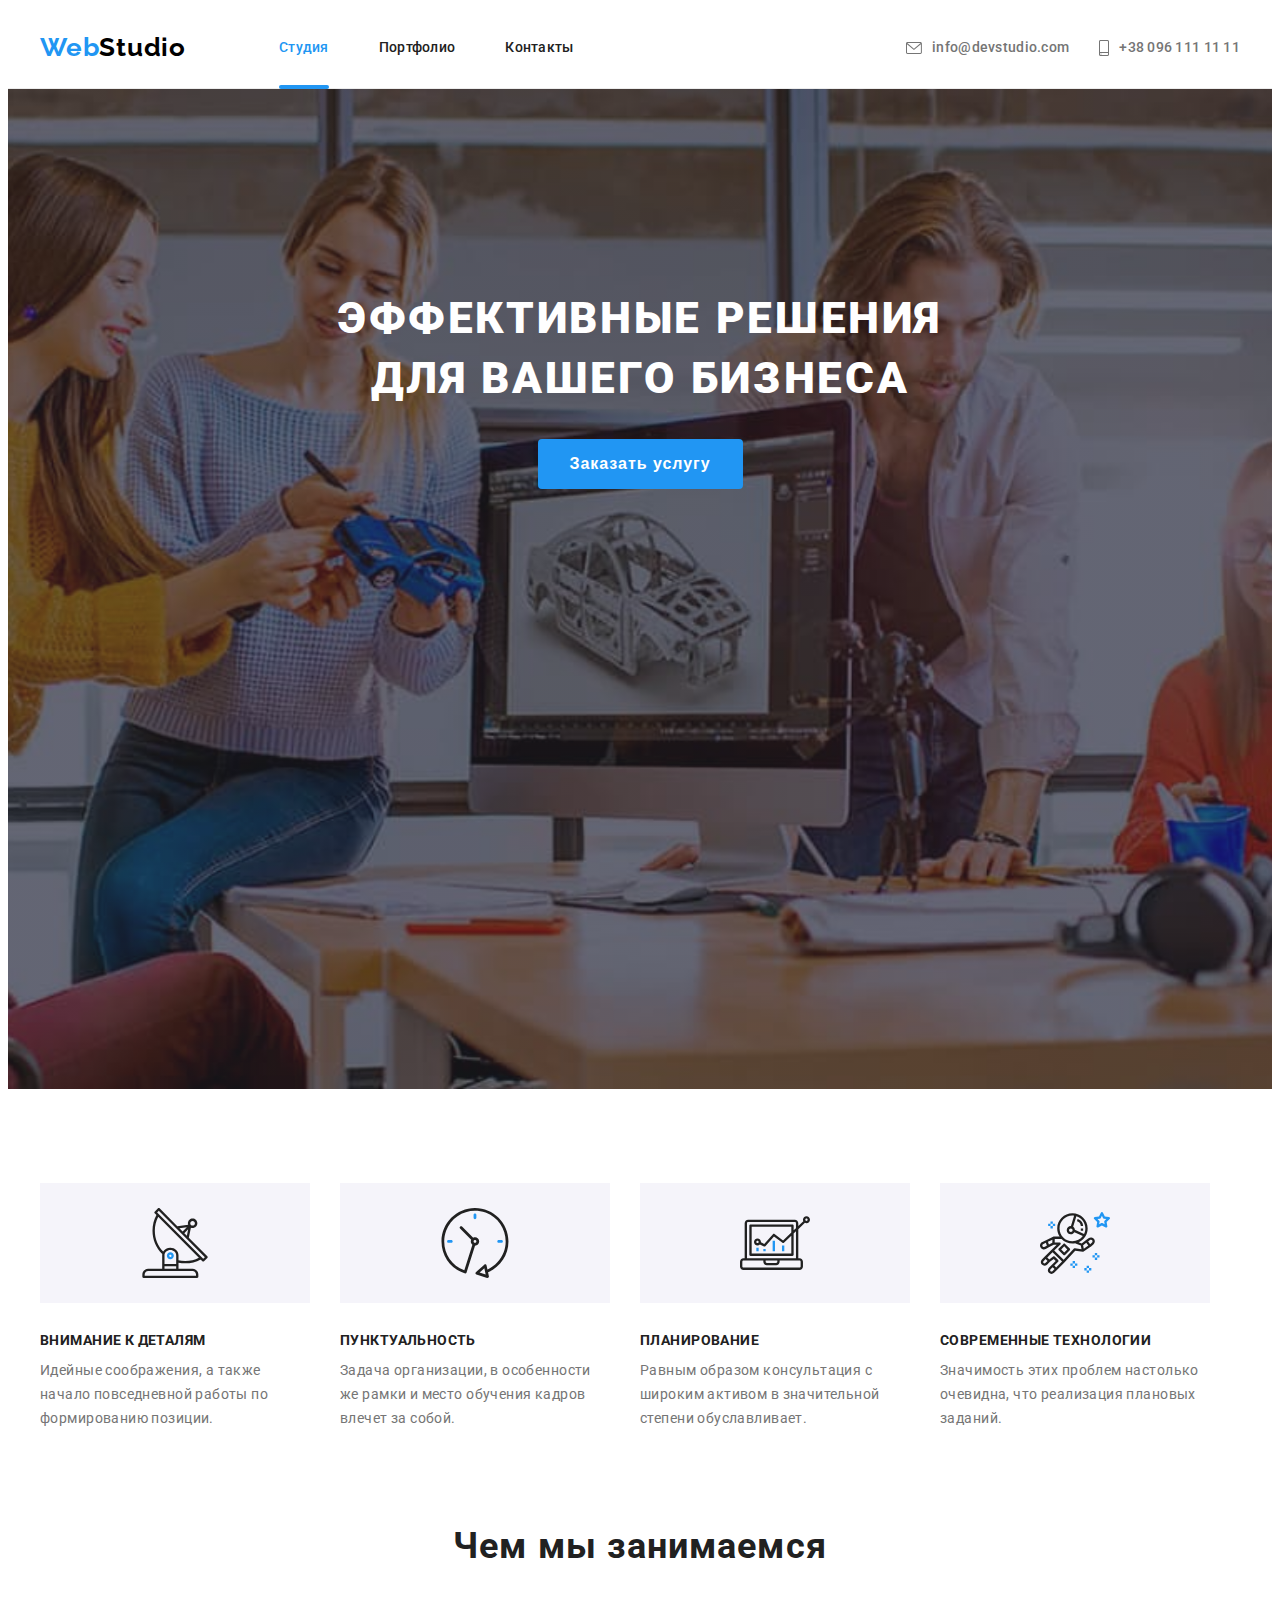
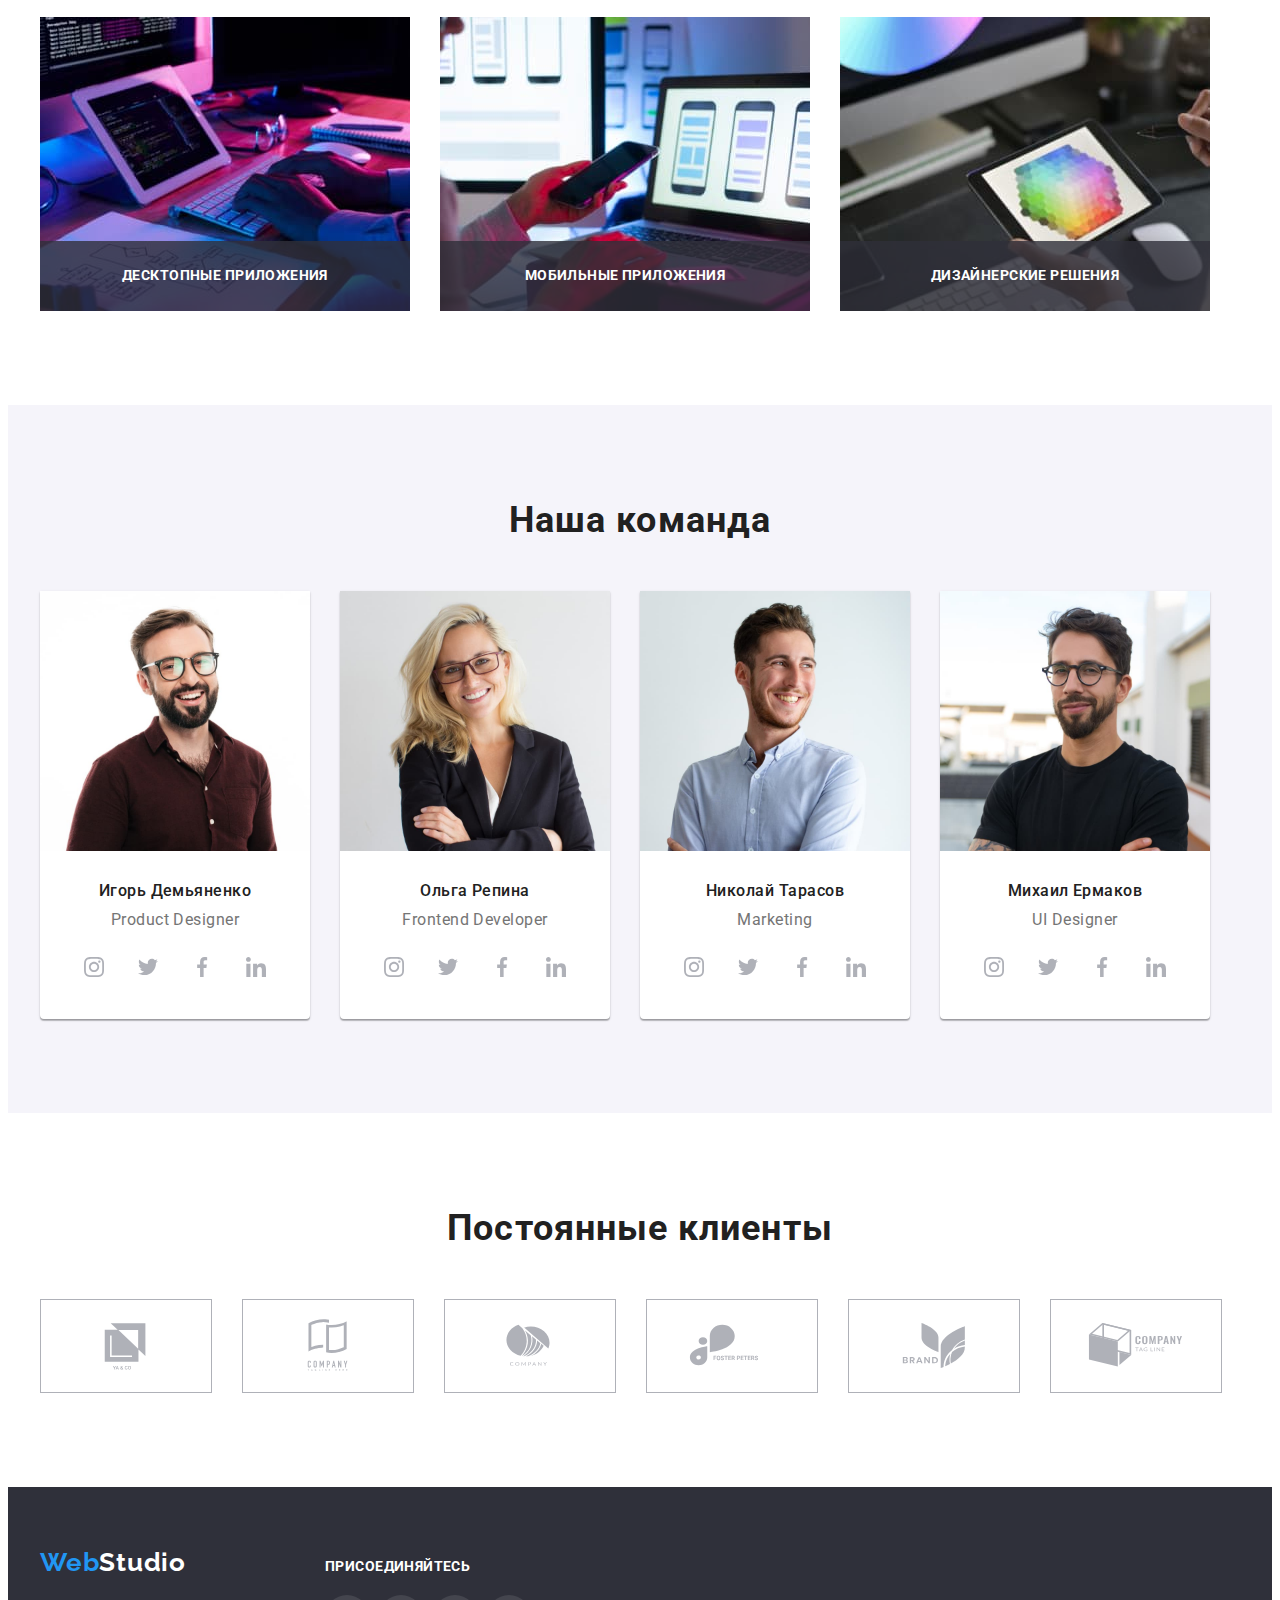
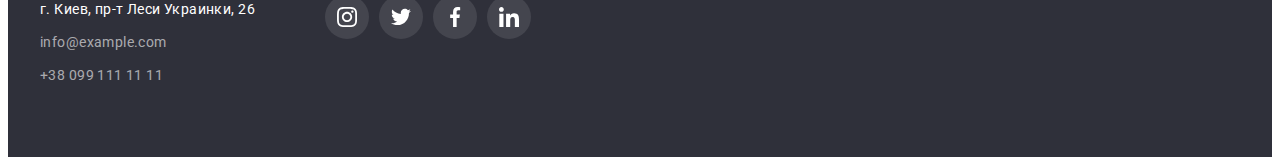
==== index.html @ d561a94e "added hm-05" ====
<!DOCTYPE html>
<html lang="ru">
  <head>
    <meta charset="UTF-8" />
    <meta http-equiv="X-UA-Compatible" content="IE=edge" />
    <meta name="viewport" content="width=device-width, initial-scale=1.0" />
    <title>WebStudio</title>
    <link
      rel="stylesheet"
      href="https://cdnjs.cloudflare.com/ajax/libs/modern-normalize/1.1.0/modern-normalize.min.css"
      integrity="sha512-wpPYUAdjBVSE4KJnH1VR1HeZfpl1ub8YT/NKx4PuQ5NmX2tKuGu6U/JRp5y+Y8XG2tV+wKQpNHVUX03MfMFn9Q=="
      crossorigin="anonymous"
      referrerpolicy="no-referrer"
    />
    <link rel="preconnect" href="https://fonts.gstatic.com" crossorigin />
    <link rel="stylesheet" href="https://fonts.googleapis.com/css2?family=Raleway:wght@700&family=Roboto:wght@400;500;700;900&display=swap" />
    <link rel="stylesheet" href="./css/styles.css" />
  </head>

  <body>
    <header class="line">
      <div class="container header-content">
        <nav class="page-nav">
          <a href="./index.html" class="logo link">Web<span class="logo-header">Studio</span></a>

          <ul class="main-nav list">
            <li class="item"><a class="navigation current link" href="./index.html">Студия</a></li>
            <li class="item"><a class="navigation link" href="./portfolio.html">Портфолио</a></li>
            <li class="item"><a class="navigation link" href="">Контакты</a></li>
          </ul>
        </nav>

        <ul class="main-contacts list">
          <li class="main-contacts-item">
            <a class="header-contacts link" href="mailto:info@devstudio.com">
              <svg class="mail-icon" width="16" height="12">
                <use href="./images/icons.svg#envelope"></use>
              </svg>
              info@devstudio.com
            </a>
          </li>

          <li class="main-contacts-item">
            <a class="header-contacts link" href="tel:+380961111111">
              <svg class="mail-icon" width="10" height="16">
                <use href="./images/icons.svg#smartphone"></use>
              </svg>
              +38 096 111 11 11
            </a>
          </li>
        </ul>
      </div>
    </header>

    <main>
      <!--Hero section-->
      <section class="hero">
        <div class="container">
          <h1 class="hero-title">Эффективные решения <br />для вашего бизнеса</h1>
          <button class="hero-button-open" type="button" data-modal-open>Заказать услугу</button>
        </div>
      </section>

      <!--Features section-->
      <section class="section">
        <div class="container">
          <h2 class="visually-hidden">Наши особенности</h2>

          <ul class="flexible list">
            <li class="features-list">
              <div class="features-box">
                <svg width="70" height="70">
                  <use href="./images/icons.svg#antenna"></use>
                </svg>
              </div>
              <h3 class="features-title">Внимание к деталям</h3>
              <p class="features-text">Идейные соображения, а также начало повседневной работы по формированию позиции.</p>
            </li>

            <li class="features-list">
              <div class="features-box">
                <svg width="70" height="70">
                  <use href="./images/icons.svg#clock"></use>
                </svg>
              </div>
              <h3 class="features-title">Пунктуальность</h3>
              <p class="features-text">Задача организации, в особенности же рамки и место обучения кадров влечет за собой.</p>
            </li>

            <li class="features-list">
              <div class="features-box">
                <svg width="70" height="70">
                  <use href="./images/icons.svg#diagram"></use>
                </svg>
              </div>
              <h3 class="features-title">Планирование</h3>
              <p class="features-text">Равным образом консультация с широким активом в значительной степени обуславливает.</p>
            </li>

            <li class="features-list">
              <div class="features-box">
                <svg width="70" height="70">
                  <use href="./images/icons.svg#astronaut"></use>
                </svg>
              </div>
              <h3 class="features-title">Современные технологии</h3>
              <p class="features-text">Значимость этих проблем настолько очевидна, что реализация плановых заданий.</p>
            </li>
          </ul>
        </div>
      </section>

      <!--Works section-->
      <section class="section nopadding">
        <div class="container">
          <h2 class="secondary-title">Чем мы занимаемся</h2>
          <ul class="flexible list">
            <li class="work-item">
              <div class="desktop-box">
                <img src="./images/desktop-applications.jpg" alt="Десктопные приложения" width="370" />
                <p class="desktop-box-text">Десктопные приложения</p>
              </div>
            </li>

            <li class="work-item">
              <div class="desktop-box">
                <img src="./images/mobile-applications.jpg" alt="Мобильные приложения" width="370" />
                <p class="desktop-box-text">Мобильные приложения</p>
              </div>
            </li>

            <li class="work-item">
              <div class="desktop-box">
                <img src="./images/design-solutions.jpg" alt="Дизайнерские решения" width="370" />
                <p class="desktop-box-text">Дизайнерские решения</p>
              </div>
            </li>
          </ul>
        </div>
      </section>

      <!--Team section-->
      <section class="section team">
        <div class="container">
          <h2 class="secondary-title">Наша команда</h2>
          <ul class="flexible list">
            <li class="team-card">
              <img src="./images/team-card-igor.jpg" alt="Игорь" width="270" />
              <div class="card-description">
                <h3 class="team-card-title">Игорь Демьяненко</h3>
                <p class="team-card-text">Product Designer</p>

                <ul class="flexible list">
                  <li class="socials-list">
                    <a class="socials-link link" href="">
                      <svg width="20" height="20">
                        <use href="./images/icons.svg#instagram"></use>
                      </svg>
                    </a>
                  </li>

                  <li class="socials-list">
                    <a class="socials-link link" href="">
                      <svg width="20" height="20">
                        <use href="./images/icons.svg#twitter"></use>
                      </svg>
                    </a>
                  </li>

                  <li class="socials-list">
                    <a class="socials-link link" href="">
                      <svg width="20" height="20">
                        <use href="./images/icons.svg#facebook"></use>
                      </svg>
                    </a>
                  </li>

                  <li class="socials-list">
                    <a class="socials-link link" href="">
                      <svg width="20" height="20">
                        <use href="./images/icons.svg#linkedin"></use>
                      </svg>
                    </a>
                  </li>
                </ul>
              </div>
            </li>

            <li class="team-card">
              <img src="./images/team-card-olga.jpg" alt="Ольга" width="270" />
              <div class="card-description">
                <h3 class="team-card-title">Ольга Репина</h3>
                <p class="team-card-text">Frontend Developer</p>
                <ul class="flexible list">
                  <li class="socials-list">
                    <a class="socials-link link" href="">
                      <svg width="20" height="20">
                        <use href="./images/icons.svg#instagram"></use>
                      </svg>
                    </a>
                  </li>

                  <li class="socials-list">
                    <a class="socials-link link" href="">
                      <svg width="20" height="20">
                        <use href="./images/icons.svg#twitter"></use>
                      </svg>
                    </a>
                  </li>

                  <li class="socials-list">
                    <a class="socials-link link" href="">
                      <svg width="20" height="20">
                        <use href="./images/icons.svg#facebook"></use>
                      </svg>
                    </a>
                  </li>

                  <li class="socials-list">
                    <a class="socials-link link" href="">
                      <svg width="20" height="20">
                        <use href="./images/icons.svg#linkedin"></use>
                      </svg>
                    </a>
                  </li>
                </ul>
              </div>
            </li>

            <li class="team-card">
              <img src="./images/team-card-nikolay.jpg" alt="Николай" width="270" />
              <div class="card-description">
                <h3 class="team-card-title">Николай Тарасов</h3>
                <p class="team-card-text">Marketing</p>
                <ul class="flexible list">
                  <li class="socials-list">
                    <a class="socials-link link" href="">
                      <svg width="20" height="20">
                        <use href="./images/icons.svg#instagram"></use>
                      </svg>
                    </a>
                  </li>

                  <li class="socials-list">
                    <a class="socials-link link" href="">
                      <svg width="20" height="20">
                        <use href="./images/icons.svg#twitter"></use>
                      </svg>
                    </a>
                  </li>

                  <li class="socials-list">
                    <a class="socials-link link" href="">
                      <svg width="20" height="20">
                        <use href="./images/icons.svg#facebook"></use>
                      </svg>
                    </a>
                  </li>

                  <li class="socials-list">
                    <a class="socials-link link" href="">
                      <svg width="20" height="20">
                        <use href="./images/icons.svg#linkedin"></use>
                      </svg>
                    </a>
                  </li>
                </ul>
              </div>
            </li>

            <li class="team-card">
              <img src="./images/team-card-michael.jpg" alt="Михаил" width="270" />
              <div class="card-description">
                <h3 class="team-card-title">Михаил Ермаков</h3>
                <p class="team-card-text">UI Designer</p>
                <ul class="flexible list">
                  <li class="socials-list">
                    <a class="socials-link link" href="">
                      <svg width="20" height="20">
                        <use href="./images/icons.svg#instagram"></use>
                      </svg>
                    </a>
                  </li>

                  <li class="socials-list">
                    <a class="socials-link link" href="">
                      <svg width="20" height="20">
                        <use href="./images/icons.svg#twitter"></use>
                      </svg>
                    </a>
                  </li>

                  <li class="socials-list">
                    <a class="socials-link link" href="">
                      <svg width="20" height="20">
                        <use href="./images/icons.svg#facebook"></use>
                      </svg>
                    </a>
                  </li>

                  <li class="socials-list">
                    <a class="socials-link link" href="">
                      <svg width="20" height="20">
                        <use href="./images/icons.svg#linkedin"></use>
                      </svg>
                    </a>
                  </li>
                </ul>
              </div>
            </li>
          </ul>
        </div>
      </section>

      <!-- Clients section -->
      <section class="section">
        <div class="container">
          <h2 class="secondary-title">Постоянные клиенты</h2>

          <ul class="flexible list">
            <li class="clients-list-item">
              <a class="clients-link link" href="">
                <svg width="106" height="60">
                  <use href="./images/icons.svg#company-1"></use>
                </svg>
              </a>
            </li>

            <li class="clients-list-item">
              <a class="clients-link link" href="">
                <svg width="106" height="60">
                  <use href="./images/icons.svg#company-2"></use>
                </svg>
              </a>
            </li>

            <li class="clients-list-item">
              <a class="clients-link link" href="">
                <svg width="106" height="60">
                  <use href="./images/icons.svg#company-3"></use>
                </svg>
              </a>
            </li>

            <li class="clients-list-item">
              <a class="clients-link link" href="">
                <svg width="106" height="60">
                  <use href="./images/icons.svg#company-4"></use>
                </svg>
              </a>
            </li>

            <li class="clients-list-item">
              <a class="clients-link link" href="">
                <svg width="106" height="60">
                  <use href="./images/icons.svg#company-5"></use>
                </svg>
              </a>
            </li>

            <li class="clients-list-item">
              <a class="clients-link link" href="">
                <svg width="106" height="60">
                  <use href="./images/icons.svg#company-6"></use>
                </svg>
              </a>
            </li>
          </ul>
        </div>
      </section>
    </main>

    <!-- Footer section -->
    <footer class="page-footer flexible">
      <div class="footter-box container">
        <div class="footer-contacts-box">
          <a href="./index.html" class="logo link">Web<span class="logo-footer">Studio</span></a>

          <address class="contacts">
            <p class="contacts-text">г. Киев, пр-т Леси Украинки, 26</p>

            <ul class="list">
              <li class="footer-list-item">
                <a href="mailto:info@example.com" class="footer-contacts link">info@example.com</a>
              </li>

              <li class="footer-list-item">
                <a href="tel:+380991111111" class="footer-contacts link">+38 099 111 11 11</a>
              </li>
            </ul>
          </address>
        </div>

        <div>
          <p class="join">присоединяйтесь</p>

          <ul class="flexible list">
            <li class="socials-list">
              <a class="footer-socials-link link" href="">
                <svg width="20" height="20">
                  <use href="./images/icons.svg#instagram"></use>
                </svg>
              </a>
            </li>

            <li class="socials-list">
              <a class="footer-socials-link link" href="">
                <svg width="20" height="20">
                  <use href="./images/icons.svg#twitter"></use>
                </svg>
              </a>
            </li>

            <li class="socials-list">
              <a class="footer-socials-link link" href="">
                <svg width="20" height="20">
                  <use href="./images/icons.svg#facebook"></use>
                </svg>
              </a>
            </li>

            <li class="socials-list">
              <a class="footer-socials-link link" href="">
                <svg width="20" height="20">
                  <use href="./images/icons.svg#linkedin"></use>
                </svg>
              </a>
            </li>
          </ul>
        </div>
      </div>
    </footer>
    <!-- Модальное окно -->
    <div class="backdrop is-hidden" data-modal>
      <div class="modal">
        <button class="hero-button-close" type="button" data-modal-close>
          <svg width="18" height="18">
            <use href="./images/icons.svg#close-button"></use>
          </svg>
        </button>
      </div>
    </div>
    <!-- Скрипнт модалки -->
    <script src="./js/modal.js"></script>
  </body>
</html>
---- css/styles.css ----
:root {
  --primary-color: #fff;
  --secondary-color: #f5f4fa;
  --primary-text-color: #757575;
  --secondary-text-color: #212121;
  --hero-bg: #c4c4c4;
  --accent: #2196f3;
  --button-bgc: #188ce8;
  --logo-color: #000;
  --footer-color: #2f303a;
  --footer-contacts: rgba(255, 255, 255, 0.6);
  --header-line: #ececec;
  --border-line: #eee;
  --link-color: #afb1b8;
  --product-color: rgba(33, 150, 243, 0.9);
  --timing-function: cubic-bezier(0.4, 0, 0.2, 1);
}

body {
  background-color: var(--primary-color);
  color: var(--primary-text-color);
  font-family: 'Roboto', sans-serif;
  font-weight: 400;
  font-size: 14px;
}

/* Утиліти*/

/* Забирає крапки і відступи зі списків */
.list {
  list-style: none;

  padding: 0;
  margin: 0;
}

/* Забирає нижнє підкреслювання у посилань */
.link {
  text-decoration: none;
}

h1,
h2,
h3,
h4,
h5,
h6,
p,
ul {
  margin: 0;
}

img {
  display: block;
  max-width: 100%;
  height: auto;
}

.flexible {
  display: flex;
}

/* Візуально ховає заголовки */
.visually-hidden {
  position: absolute;
  width: 1px;
  height: 1px;
  margin: -1px;
  border: 0;
  padding: 0;

  white-space: nowrap;
  clip-path: inset(100%);
  clip: rect(0 0 0 0);
  overflow: hidden;
}

/* Загальний клас для центрування тексту */
.container {
  margin-right: auto;
  margin-left: auto;
  padding-right: 15px;
  padding-left: 15px;
  width: 1200px;
}

.section {
  padding-top: 94px;
  padding-bottom: 94px;
}

/* Header */
.line {
  border-bottom: 1px solid var(--header-line);
}

.page-nav {
  display: flex;
  align-items: center;
}

.main-nav,
.main-contacts {
  font-weight: 500;
  font-size: inherit;
  line-height: 1.14;
  letter-spacing: 0.02em;

  display: flex;
}

.main-nav {
  margin-left: 93px;
}

.main-contacts {
  margin-left: auto;
}

.main-nav .item:not(:last-child) {
  margin-right: 50px;
}

.main-nav .link {
  display: block;
  padding-top: 32px;
  padding-bottom: 32px;
}

.mail-icon {
  fill: currentColor;
  margin-right: 10px;
}

.header-content {
  display: flex;
  align-items: center;
}

.navigation,
.current {
  position: relative;

  transition: color 250ms var(--timing-function);
}

.navigation {
  color: var(--secondary-text-color);
}

.navigation:hover,
.navigation:focus {
  color: var(--accent);
}

.current {
  color: var(--accent);
}

.navigation::after,
.current::after {
  content: '';

  position: absolute;
  left: 0;
  bottom: -1px;

  display: block;
  width: 100%;
  height: 4px;

  border-radius: 2px;

  background-color: var(--accent);

  transform: scaleX(0);
  transition: transform 250ms var(--timing-function);
}

.current::after {
  transform: scaleX(1);
}

.navigation:hover::after,
.navigation:focus::after {
  transform: scaleX(1);
}

.header-contacts {
  padding-top: 32px;
  padding-bottom: 32px;
  color: inherit;
  display: inline-flex;
  align-items: center;
  transition: color 250ms var(--timing-function);
}

.header-contacts:hover,
.header-contacts:focus {
  color: var(--accent);
}

.main-contacts-item:not(:last-child) {
  margin-right: 30px;
}

.logo {
  color: var(--accent);
  font-family: 'Raleway', sans-serif;
  font-weight: 700;
  font-size: 26px;
  line-height: 1.19;
  letter-spacing: 0.03em;
  display: block;
}

.page-nav .logo {
  padding-top: 24px;
  padding-bottom: 25px;
}

.logo-header {
  color: var(--logo-color);
}

.logo-footer {
  color: var(--primary-color);
}

/*Hero section*/
.hero {
  background-color: var(--hero-bg);
  text-align: center;
  padding-top: 200px;
  padding-bottom: 200px;
  margin-left: auto;
  margin-right: auto;
  max-width: 1600px;
  height: 600px;

  background-image: linear-gradient(to right, rgba(47, 48, 58, 0.4), rgba(47, 48, 58, 0.4)), url('../images/hero.jpg');
  background-position: center;
  background-size: cover;
  background-repeat: no-repeat;
}

.hero-title {
  color: var(--primary-color);
  font-size: 44px;
  font-weight: 900;
  line-height: 1.36;
  text-transform: uppercase;
  letter-spacing: 0.06em;
  margin-top: 0;
  margin-bottom: 30px;
}

.hero-button-open {
  background-color: var(--accent);
  color: var(--primary-color);

  font-weight: 700;
  font-size: 16px;
  line-height: 1.87;
  letter-spacing: 0.06em;
  align-items: center;

  border-radius: 4px;
  padding: 10px 32px;
  min-width: 200px;
  height: 50px;
  border: none;

  transition: background-color 250ms var(--timing-function);

  cursor: pointer;
}

.hero-button-open:hover,
.hero-button-open:focus {
  background-color: var(--button-bgc);
}

/* Our features section*/
.features-list {
  width: 270px;
  margin-right: 30px;
}

.features-list:last-child {
  margin-right: 0;
}

.features-title {
  color: var(--secondary-text-color);
  font-size: inherit;
  line-height: 1.14;
  letter-spacing: 0.03em;
  text-transform: uppercase;
  margin-top: 0;
  margin-bottom: 10px;
}

.features-text {
  font-size: inherit;
  line-height: 1.71;
  letter-spacing: 0.03em;
  margin: 0;
}

.features-box {
  display: flex;
  align-items: center;
  justify-content: center;
  width: 270px;
  height: 120px;
  margin-bottom: 30px;
  background-color: var(--secondary-color);
}

/* Works section & team sections*/
.secondary-title {
  color: var(--secondary-text-color);
  font-size: 36px;
  line-height: 1.17;
  text-align: center;
  letter-spacing: 0.03em;
  margin-top: 0;
  margin-bottom: 50px;
}

.work-item:not(:last-child) {
  margin-right: 30px;
}

.nopadding {
  padding-top: 0;
}

.desktop-box {
  position: relative;
}

.desktop-box-text {
  position: absolute;
  bottom: 0;
  left: 0;
  display: flex;
  align-items: center;
  justify-content: center;

  width: 100%;
  height: 70px;

  font-weight: 700;
  line-height: 1.14;
  letter-spacing: 0.03em;
  text-transform: uppercase;
  color: var(--primary-color);

  background-color: rgba(47, 48, 58, 0.8);
}

/* Team section*/
.team {
  background-color: var(--secondary-color);
}

.team-card {
  background-color: var(--primary-color);
  box-shadow: 0px 1px 3px rgba(0, 0, 0, 0.12), 0px 1px 1px rgba(0, 0, 0, 0.14), 0px 2px 1px rgba(0, 0, 0, 0.2);
  border-radius: 0 0 4px 4px;
}

.team-card:not(:last-child) {
  margin-right: 30px;
}

.team-card-title {
  color: var(--secondary-text-color);
  font-weight: 500;
  font-size: 16px;
  line-height: 1.19;
  letter-spacing: 0.03em;
  margin-bottom: 10px;
}

.team-card-text {
  font-size: 16px;
  line-height: 1.19;
  letter-spacing: 0.03em;
  margin-bottom: 16px;
}

.card-description {
  text-align: center;

  padding: 30px 32px;
}

.socials-list:not(:last-child) {
  margin-right: 10px;
}

.socials-link {
  width: 44px;
  height: 44px;
  display: flex;
  justify-content: center;
  align-items: center;
  fill: var(--link-color);
  border-radius: 50%;
  transition: fill 250ms var(--timing-function), background-color 250ms var(--timing-function);
}

.socials-link:hover,
.socials-link:focus,
.footer-socials-link:hover,
.footer-socials-link:focus {
  background-color: var(--accent);
  fill: var(--primary-color);
}

/* Clients section */

.clients-list-item:not(:last-child) {
  margin-right: 30px;
}

.clients-link {
  display: flex;
  justify-content: center;
  align-items: center;
  width: 170px;
  height: 92px;
  fill: var(--link-color);
  border: 1px solid var(--link-color);

  transition: border-color 250ms var(--timing-function), fill 250ms var(--timing-function);
}

.clients-link:hover,
.clients-link:focus {
  fill: var(--accent);
  border-color: var(--accent);
}

/* Footer section*/
.page-footer {
  background-color: var(--footer-color);
  padding-top: 60px;
  padding-bottom: 60px;
}

.page-footer .logo {
  margin-bottom: 20px;
}

.contacts {
  font-style: inherit;
  font-size: inherit;
  line-height: 1.71;
  letter-spacing: 0.03em;
}

.contacts-text {
  color: var(--primary-color);
  margin-bottom: 9px;
}

.footer-list-item {
  margin-bottom: 9px;
}

.footer-contacts {
  color: var(--footer-contacts);

  transition: color 250ms var(--timing-function);
}

.footer-contacts:hover,
.footer-contacts:focus {
  color: var(--accent);
}

.footter-box {
  display: flex;
  align-items: baseline;
}

.footer-contacts-box {
  margin-right: 70px;
}

.footer-socials-link {
  display: flex;
  align-items: center;
  justify-content: center;
  width: 44px;
  height: 44px;

  border-radius: 50%;

  fill: var(--primary-color);
  background-color: rgba(255, 255, 255, 0.1);

  transition: background-color 250ms var(--timing-function);
}

.join {
  display: block;
  margin-bottom: 20px;

  font-style: normal;
  font-weight: 700;
  line-height: 1.14;
  letter-spacing: 0.03em;
  text-transform: uppercase;

  color: var(--primary-color);
}

/* portfolio.html */

.filter-button {
  font-family: inherit;
  font-weight: 500;
  font-size: 16px;
  line-height: 1.62;
  text-align: center;
  letter-spacing: 0.03em;

  border: none;
  border-radius: 4px;
  padding: 6px 22px;
  height: 38px;
  min-width: 73px;

  color: var(--secondary-text-color);
  background-color: var(--secondary-color);

  cursor: pointer;

  transition: color 250ms var(--timing-function), background-color 250ms var(--timing-function), box-shadow 250ms var(--timing-function);
}

.filter-button:hover,
.filter-button:focus {
  background-color: var(--accent);
  color: var(--primary-color);
  box-shadow: 0px 3px 1px rgba(0, 0, 0, 0.1), 0px 1px 2px rgba(0, 0, 0, 0.08), 0px 2px 2px rgba(0, 0, 0, 0.12);
}

.current-btn {
  background-color: var(--accent);
  color: var(--primary-color);
}

.filter-buttons-list {
  display: flex;
  justify-content: center;
  margin-bottom: 50px;
}

.filter-buttons-item:not(:last-child) {
  margin-right: 8px;
}

.portfolio-list {
  display: flex;
  flex-wrap: wrap;
}

.portfolio-item {
  width: 370px;
  /* border: 1px solid var(--border-line); */
}

.portfolio-item:not(:nth-child(3n)) {
  margin-right: 30px;
}

.portfolio-item:not(:nth-last-child(-n + 3)) {
  margin-bottom: 30px;
}

.portfolio-link {
  display: block;
  overflow: hidden;
  transition: box-shadow 250ms var(--timing-function);
}

.portfolio-link:hover,
.portfolio-link:focus {
  box-shadow: 0px 1px 1px rgba(0, 0, 0, 0.12), 0px 4px 4px rgba(0, 0, 0, 0.06), 1px 4px 6px rgba(0, 0, 0, 0.16);
}

.item-description {
  padding: 20px 24px;
  border-right: 1px solid var(--border-line);
  border-bottom: 1px solid var(--border-line);
  border-left: 1px solid var(--border-line);
}

.portfolio-title {
  font-size: 18px;
  line-height: 2;
  letter-spacing: 0.06em;

  color: var(--secondary-text-color);
}

.portfolio-text {
  font-size: 16px;
  line-height: 1.87;
  letter-spacing: 0.03em;

  color: var(--primary-text-color);
}

.product {
  position: relative;
  overflow: hidden;
}

.product-overlay {
  position: absolute;
  top: 0;
  left: 0;
  width: 100%;
  height: 100%;
  background-color: var(--product-color);

  transform: translateY(101%);
  transition: transform 250ms var(--timing-function);
}

.product-text {
  position: absolute;
  top: 50%;
  left: 50%;
  transform: translate(-50%, -50%);

  width: 322px;
  height: 168px;

  overflow: auto;

  font-size: 18px;
  line-height: 1.56;
  letter-spacing: 0.03em;

  color: var(--primary-color);
}

.portfolio-link:hover .product-overlay {
  transform: translateY(0);
}

/* Модальное окно */
.backdrop {
  position: fixed;
  top: 0;
  left: 0;
  width: 100%;
  height: 100%;
  background-color: rgba(0, 0, 0, 0.2);
  transition: opacity 250ms var(--timing-function);
}

.backdrop.is-hidden {
  opacity: 0;
  pointer-events: none;
  transition: opacity 250ms var(--timing-function);
}

.backdrop.is-hidden .modal {
  transform: translate(-50%, -50%) scale(1.1);
}

.modal {
  position: absolute;
  top: 50%;
  left: 50%;
  transform: translate(-50%, -50%) scale(1);

  padding: 40px;

  min-width: 528px;
  min-height: 581px;

  background-color: var(--primary-color);

  box-shadow: 0px 1px 3px rgba(0, 0, 0, 0.12), 0px 1px 1px rgba(0, 0, 0, 0.14), 0px 2px 1px rgba(0, 0, 0, 0.2);

  border-radius: 4px;

  transition: transform 250ms var(--timing-function), box-shadow 250ms var(--timing-function);
}

.hero-button-close {
  position: absolute;
  top: 8px;
  right: 8px;

  display: flex;
  justify-content: center;
  align-items: center;

  padding: 6px;

  width: 30px;
  height: 30px;

  border: 1px solid rgba(0, 0, 0, 0.1);
  border-radius: 50%;

  background-color: var(--primary-color);

  cursor: pointer;

  transition: fill 250ms var(--timing-function);
}

.hero-button-close:hover,
.hero-button-close:focus {
  fill: var(--accent);
}
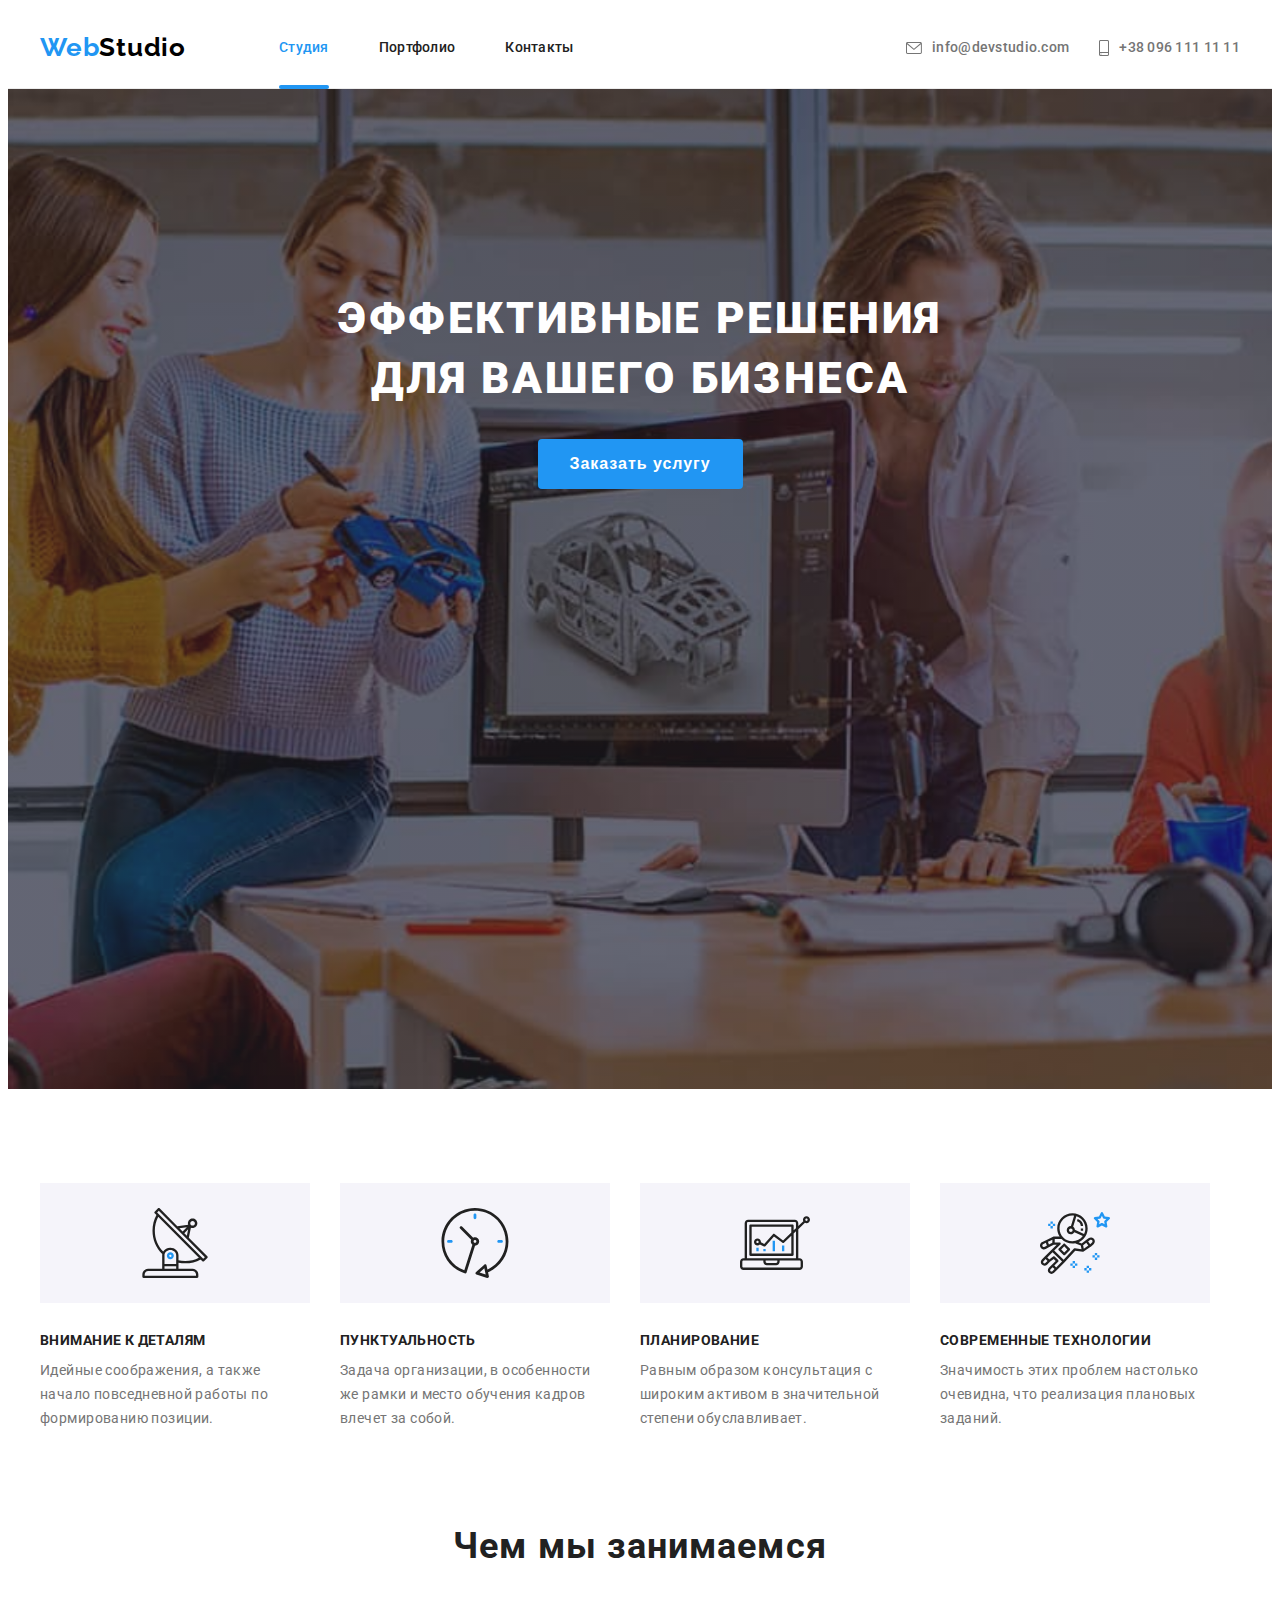
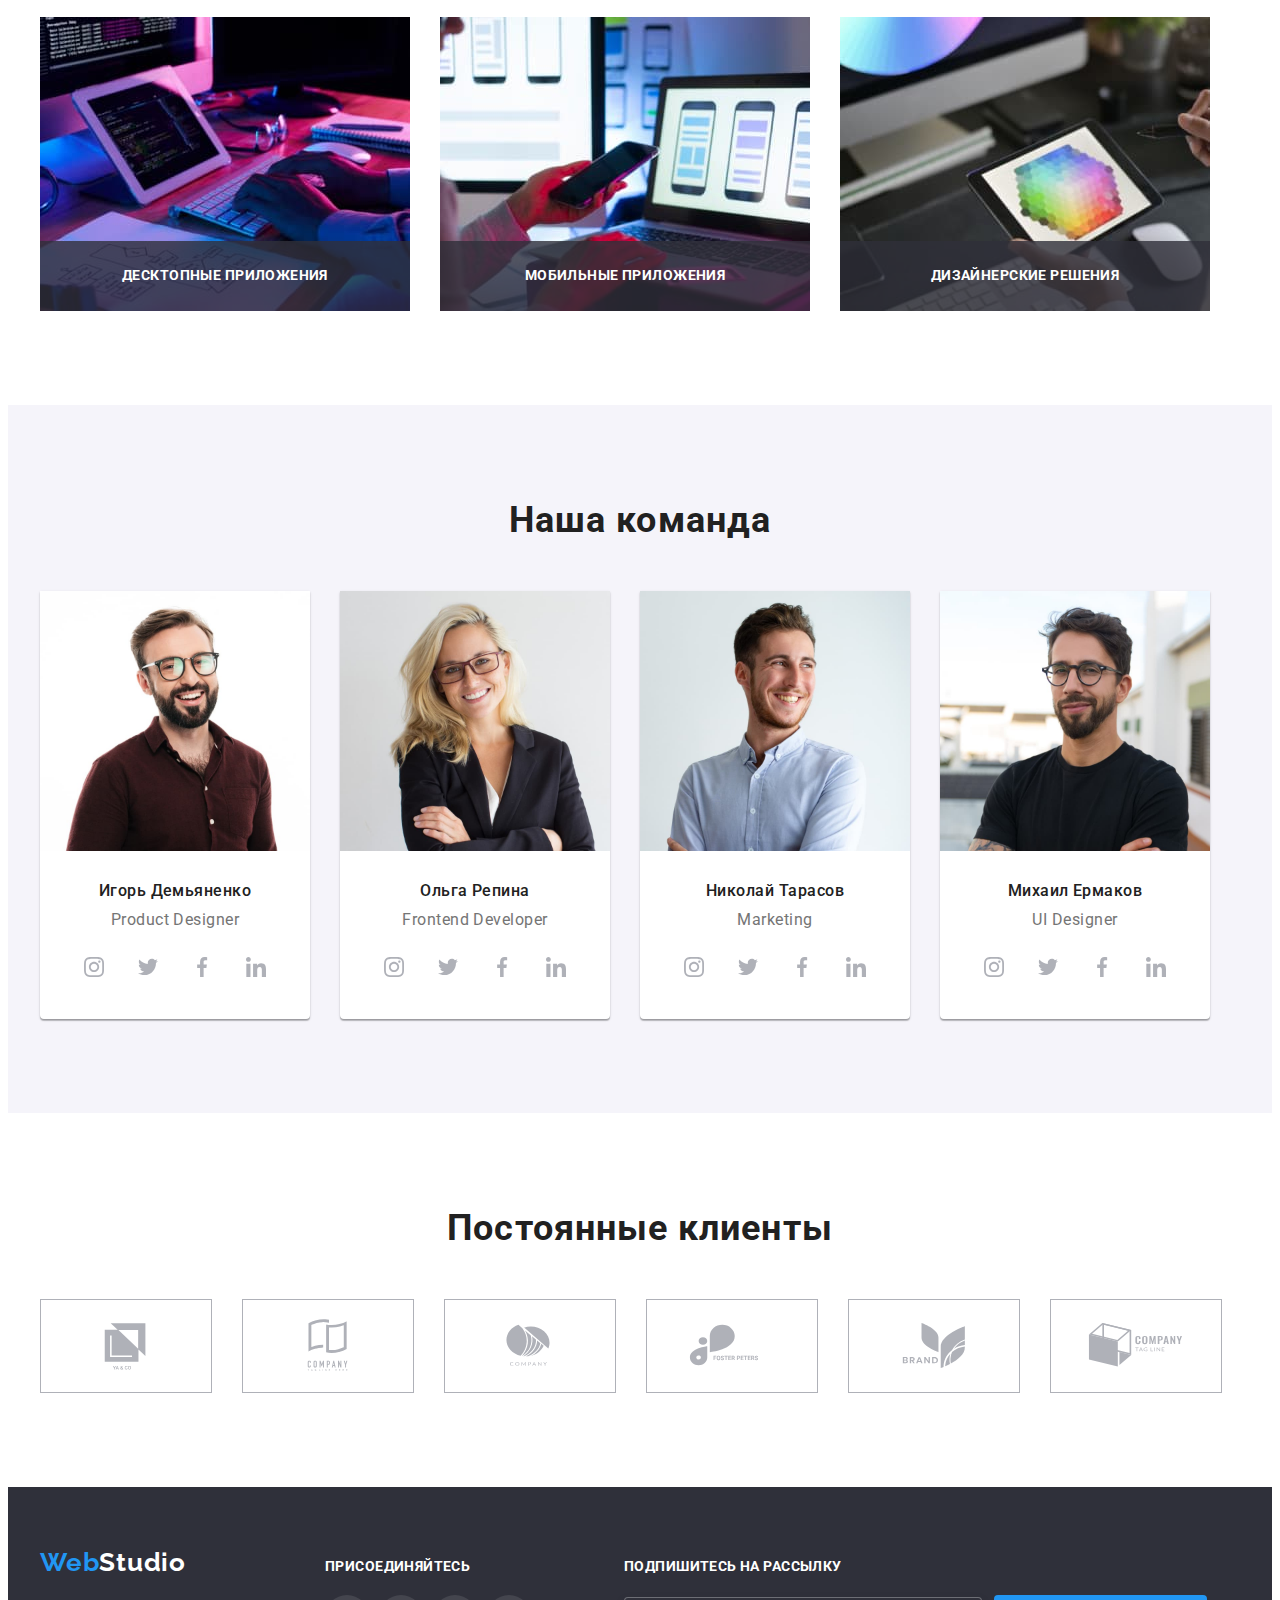
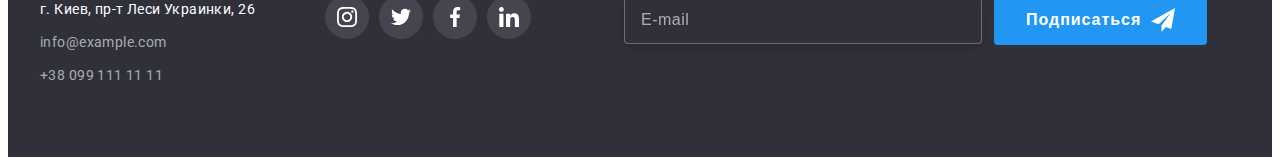
==== commit 80f2ebf4: "done hw-06" ====
--- a/index.html
+++ b/index.html
@@ -57,7 +57,7 @@
       <section class="hero">
         <div class="container">
           <h1 class="hero-title">Эффективные решения <br />для вашего бизнеса</h1>
-          <button class="hero-button-open" type="button" data-modal-open>Заказать услугу</button>
+          <button class="button" type="button" data-modal-open>Заказать услугу</button>
         </div>
       </section>
 
@@ -391,7 +391,7 @@
           </address>
         </div>
 
-        <div>
+        <div class="join-box">
           <p class="join">присоединяйтесь</p>
 
           <ul class="flexible list">
@@ -428,6 +428,19 @@
             </li>
           </ul>
         </div>
+
+        <form class="subscribe-box">
+          <p class="join">Подпишитесь на рассылку</p>
+          <label class="subscribe-label">
+            <input class="subscribe-input" type="email" name="mail" placeholder="E-mail" />
+            <button class="button subscribe-button" type="submit">
+              Подписаться
+              <svg class="icon-send" width="24" height="24">
+                <use href="./images/icons.svg#icon-send"></use>
+              </svg>
+            </button>
+          </label>
+        </form>
       </div>
     </footer>
     <!-- Модальное окно -->
@@ -438,9 +451,62 @@
             <use href="./images/icons.svg#close-button"></use>
           </svg>
         </button>
+
+        <form class="form js-user-form">
+          <p class="form-title">Оставьте свои данные, мы вам перезвоним</p>
+
+          <label class="form-field">
+            <span class="form-field-name">Имя</span>
+            <input type="text" name="name" />
+            <svg class="form-icon" width="18" height="18">
+              <use href="./images/icons.svg#form-person"></use>
+            </svg>
+          </label>
+
+          <label class="form-field">
+            <span class="form-field-name">Телефон</span>
+            <input type="tel" name="tel" />
+            <svg class="form-icon" width="18" height="18">
+              <use href="./images/icons.svg#form-phone"></use>
+            </svg>
+          </label>
+
+          <label class="form-field">
+            <span class="form-field-name">Почта</span>
+            <input type="email" name="mail" />
+            <svg class="form-icon" width="18" height="18">
+              <use href="./images/icons.svg#form-email"></use>
+            </svg>
+          </label>
+
+          <label class="form-field-comment">
+            <span class="form-field-name">Комментарий</span>
+            <textarea name="comment" placeholder="Введите текст"></textarea>
+          </label>
+
+          <label class="label">
+            <input class="checkbox visually-hidden" type="checkbox" name="conditions" />
+            <span class="icon"></span>
+            Соглашаюсь с рассылкой и принимаю<a class="label-link" href="">Условия договора</a>
+          </label>
+
+          <button class="button" type="submit">Отправить</button>
+        </form>
       </div>
     </div>
-    <!-- Скрипнт модалки -->
+
+    <!-- Скрипты-->
     <script src="./js/modal.js"></script>
+    <script>
+      (() => {
+        document.querySelector('.js-user-form').addEventListener('submit', e => {
+          e.preventDefault();
+
+          new FormData(e.currentTarget).forEach((value, name) => console.log(`${name}: ${value}`));
+
+          e.currentTarget.reset();
+        });
+      })();
+    </script>
   </body>
 </html>
--- a/css/styles.css
+++ b/css/styles.css
@@ -255,7 +255,7 @@
   margin-bottom: 30px;
 }
 
-.hero-button-open {
+.button {
   background-color: var(--accent);
   color: var(--primary-color);
 
@@ -276,8 +276,8 @@
   cursor: pointer;
 }
 
-.hero-button-open:hover,
-.hero-button-open:focus {
+.button:hover,
+.button:focus {
   background-color: var(--button-bgc);
 }
 
@@ -488,8 +488,9 @@
   align-items: baseline;
 }
 
-.footer-contacts-box {
-  margin-right: 70px;
+.join-box {
+  margin-left: 70px;
+  margin-right: 93px;
 }
 
 .footer-socials-link {
@@ -518,6 +519,53 @@
   text-transform: uppercase;
 
   color: var(--primary-color);
+}
+
+.subscribe-box {
+  margin-right: auto;
+}
+
+.subscribe-input {
+  outline: none;
+  width: 358px;
+  padding: 15px 16px;
+  margin-right: 12px;
+
+  border: 1px solid rgba(255, 255, 255, 0.3);
+  box-sizing: border-box;
+  filter: drop-shadow(0px 4px 4px rgba(0, 0, 0, 0.15));
+  border-radius: 4px;
+  background-color: var(--footer-color);
+
+  transition: border-color 250ms cubic-bezier(0.4, 0, 0.2, 1);
+}
+
+.subscribe-input::placeholder {
+  font-size: 16px;
+  line-height: 1.25;
+  letter-spacing: 0.03em;
+  color: rgba(255, 255, 255, 0.6);
+}
+
+.subscribe-input:focus-within {
+  color: var(--primary-color);
+  border-color: var(--accent);
+}
+
+.subscribe-input:not(:placeholder-shown) {
+  color: var(--primary-color);
+}
+
+.icon-send {
+  margin-left: 10px;
+  fill: currentColor;
+}
+
+.subscribe-label,
+.subscribe-button {
+  display: flex;
+  align-items: center;
+  justify-content: center;
 }
 
 /* portfolio.html */
@@ -679,7 +727,7 @@
 }
 
 .modal {
-  position: absolute;
+  position: fixed;
   top: 50%;
   left: 50%;
   transform: translate(-50%, -50%) scale(1);
@@ -726,3 +774,130 @@
 .hero-button-close:focus {
   fill: var(--accent);
 }
+
+.form-title {
+  margin-bottom: 12px;
+
+  font-weight: 700;
+  font-size: 20px;
+  line-height: 1.15;
+  text-align: center;
+  letter-spacing: 0.03em;
+
+  color: var(--secondary-text-color);
+}
+
+.form-field {
+  position: relative;
+  display: flex;
+  flex-direction: column;
+  margin-bottom: 10px;
+}
+
+.form-field:focus-within input,
+.form-field:focus-within .form-icon,
+.form-field-comment:focus-within textarea {
+  border-color: var(--accent);
+  fill: var(--accent);
+}
+
+.form-icon {
+  position: absolute;
+  left: 12px;
+  bottom: 11px;
+
+  transition: fill 250ms cubic-bezier(0.4, 0, 0.2, 1);
+}
+
+.form-field-name {
+  padding-bottom: 4px;
+  font-size: 12px;
+  line-height: 1.17;
+  letter-spacing: 0.01em;
+}
+
+.form-field input {
+  padding: 12px 16px 12px 42px;
+  height: 40px;
+  outline: none;
+
+  transition: border-color 250ms cubic-bezier(0.4, 0, 0.2, 1);
+}
+
+.form-field-comment {
+  display: flex;
+  flex-direction: column;
+  margin-bottom: 20px;
+}
+
+.form-field-comment textarea {
+  resize: none;
+  padding: 12px 16px;
+  height: 120px;
+  outline: none;
+
+  transition: border-color 250ms cubic-bezier(0.4, 0, 0.2, 1);
+}
+
+textarea::placeholder {
+  font-size: 12px;
+  line-height: 1.17;
+  letter-spacing: 0.01em;
+
+  color: rgba(117, 117, 117, 0.5);
+}
+
+.form-field input,
+.form-field-comment textarea {
+  border: 1px solid rgba(33, 33, 33, 0.2);
+  border-radius: 4px;
+
+  cursor: pointer;
+}
+
+.label {
+  display: flex;
+  align-items: center;
+  width: 425px;
+  margin-left: auto;
+  margin-right: auto;
+
+  margin-bottom: 30px;
+
+  line-height: 1.71;
+  letter-spacing: 0.03em;
+
+  cursor: pointer;
+}
+
+.icon {
+  display: inline-block;
+  margin-right: 7px;
+  width: 16px;
+  height: 15px;
+  border: 2px solid var(--secondary-text-color);
+  border-radius: 2px;
+
+  transition: background-color 250ms cubic-bezier(0.4, 0, 0.2, 1), border-color 250ms cubic-bezier(0.4, 0, 0.2, 1);
+}
+
+.checkbox:checked + .icon {
+  background-color: var(--accent);
+  border-color: var(--accent);
+  background-image: url('/images/icon-check.svg');
+  background-size: contain;
+  background-position: center;
+  background-repeat: no-repeat;
+}
+
+.label-link {
+  display: inline-flex;
+  padding-left: 5px;
+  color: var(--accent);
+}
+
+.form .button {
+  display: block;
+  margin-left: auto;
+  margin-right: auto;
+}
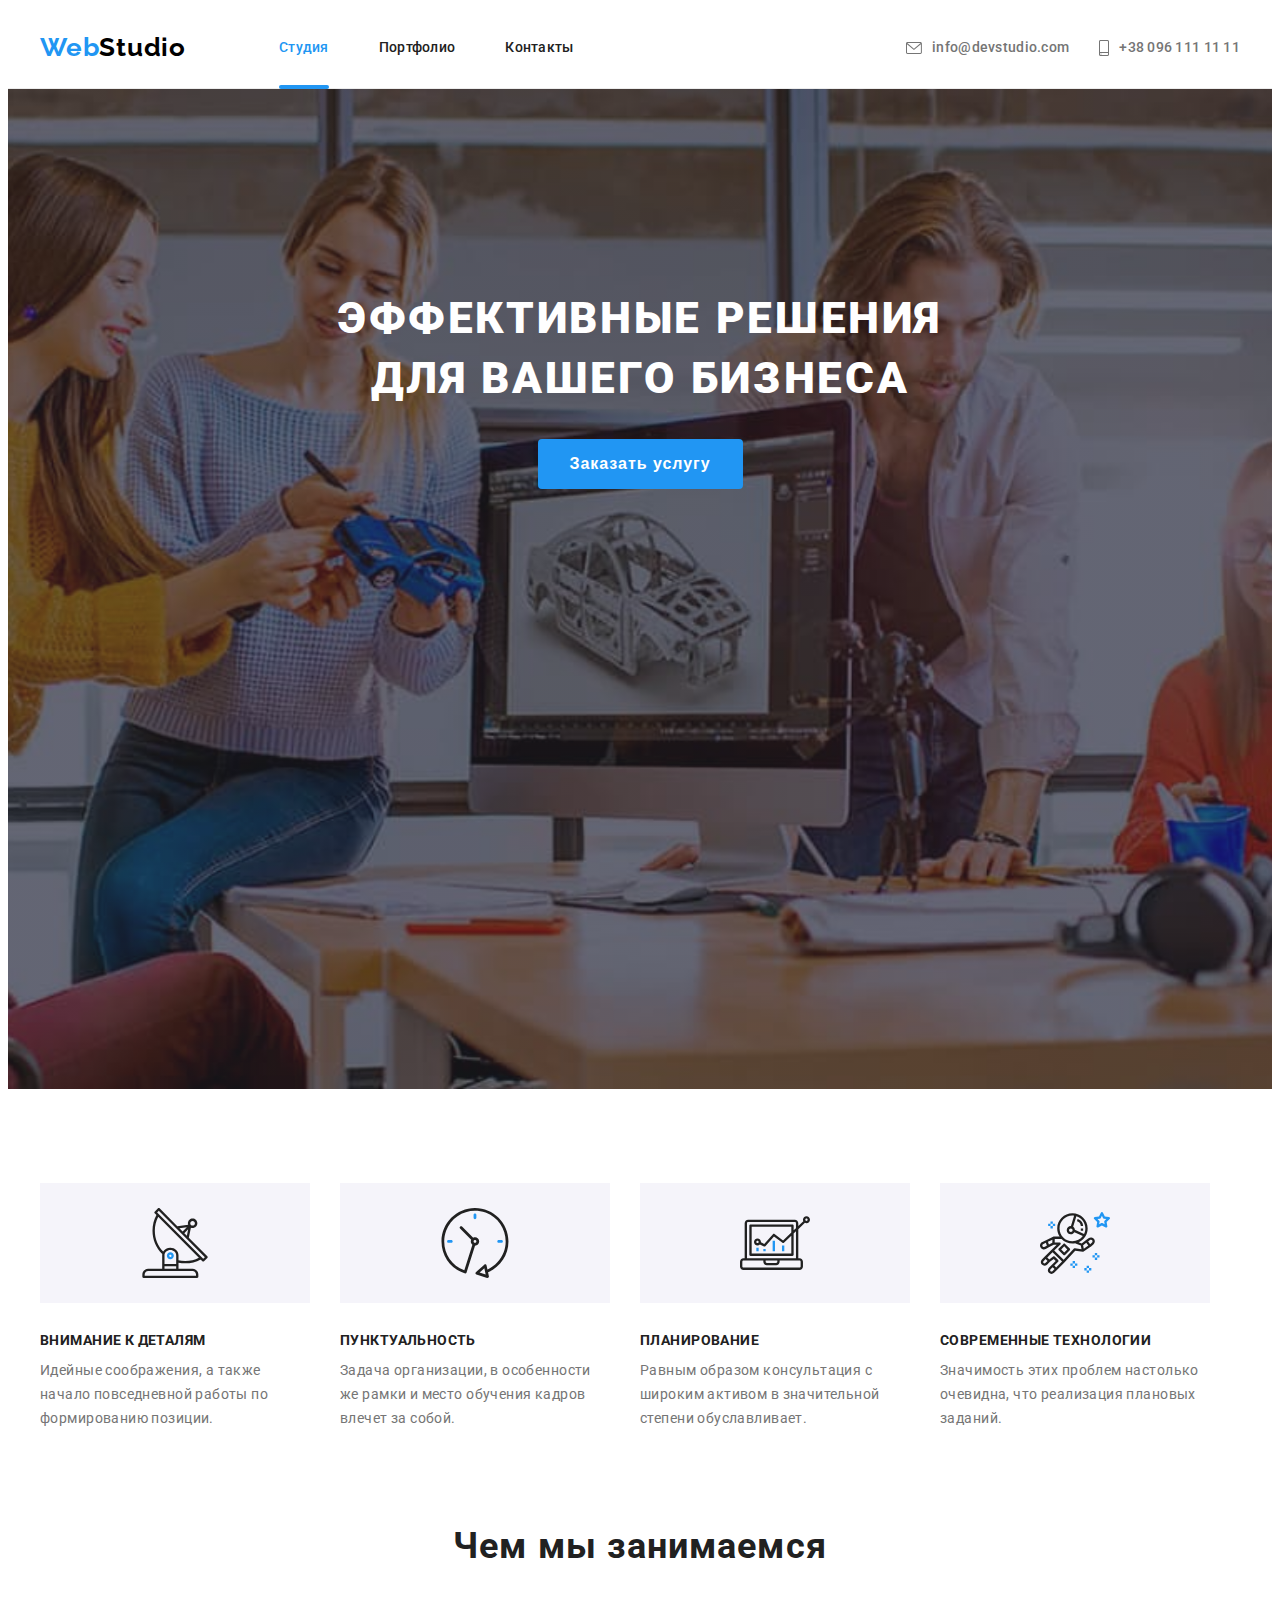
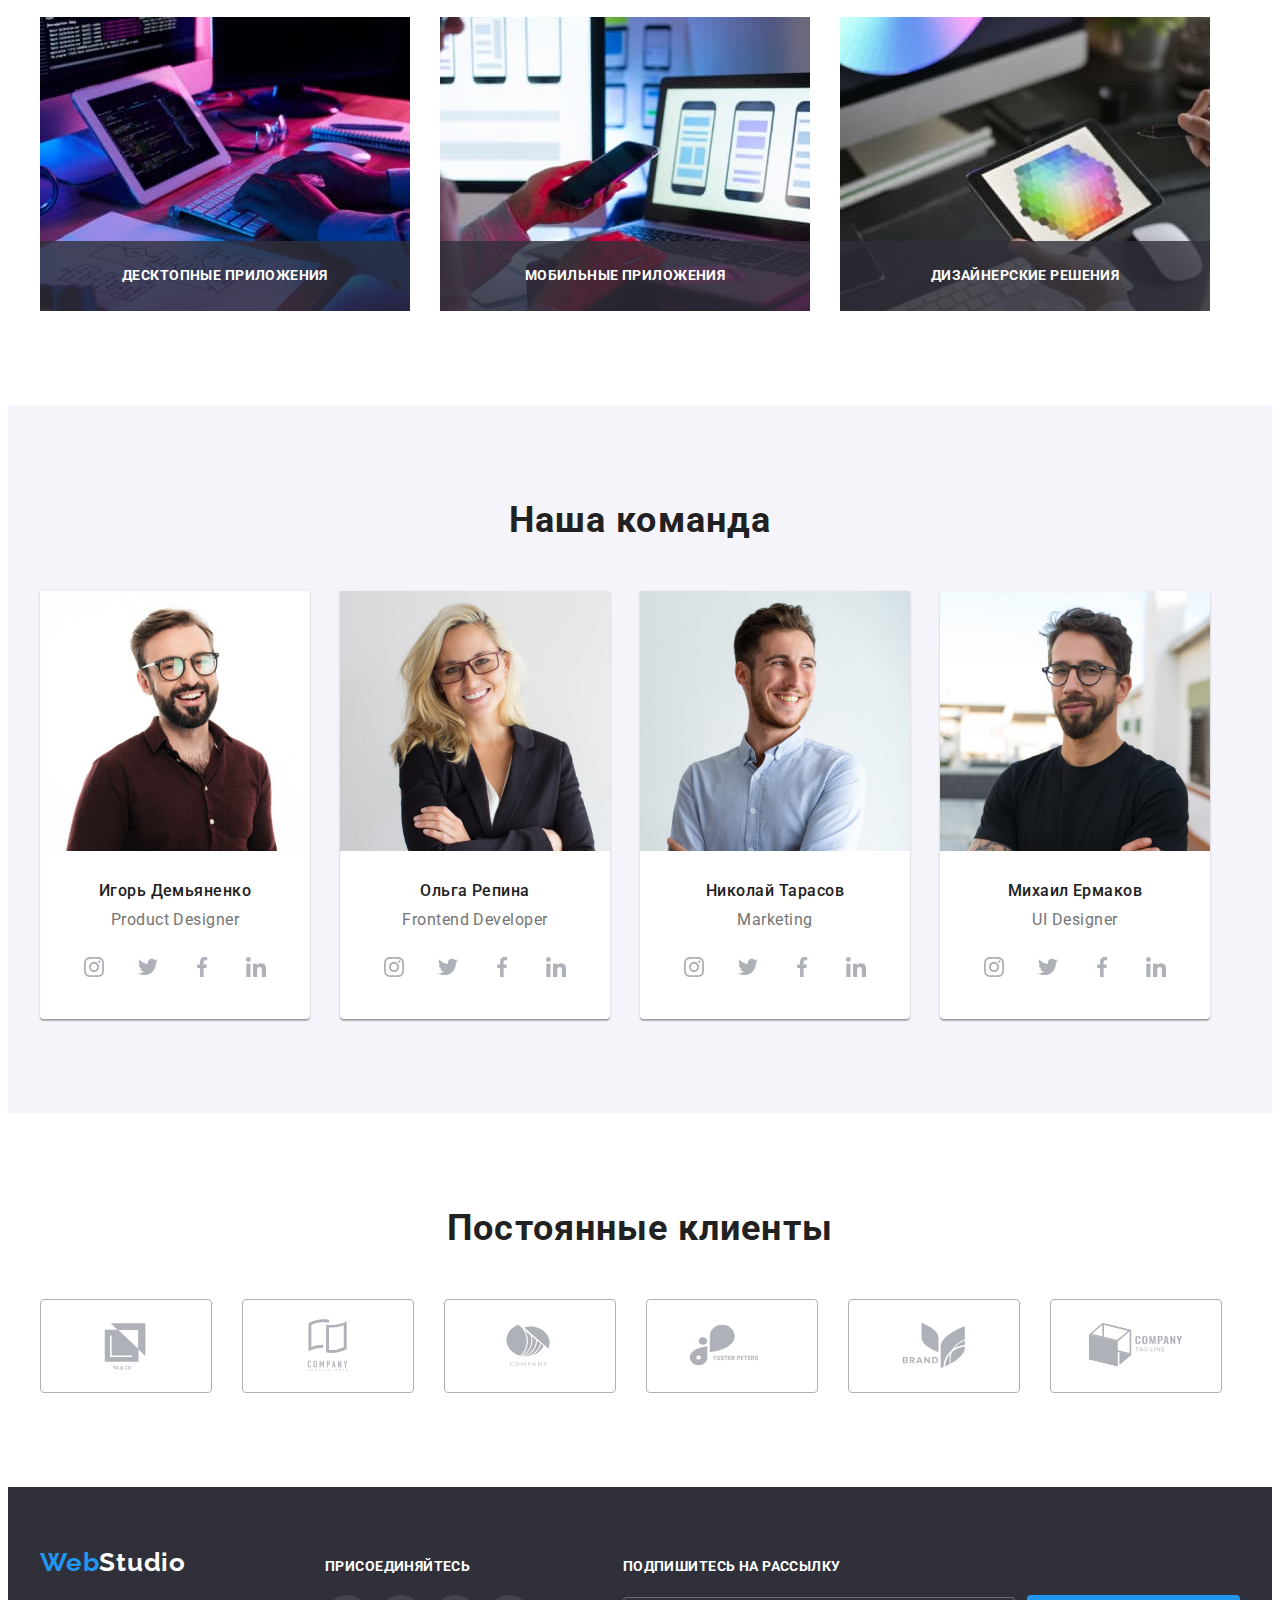
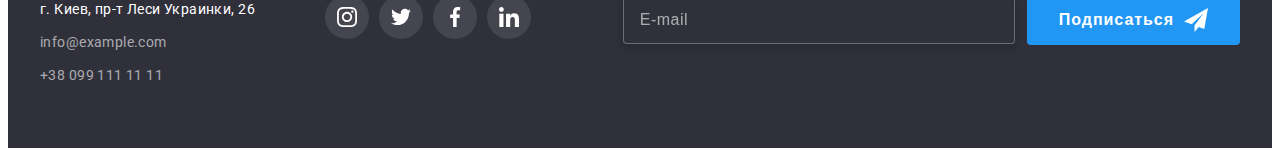
==== commit 61e769bc: "resubmit version" ====
--- a/index.html
+++ b/index.html
@@ -57,7 +57,7 @@
       <section class="hero">
         <div class="container">
           <h1 class="hero-title">Эффективные решения <br />для вашего бизнеса</h1>
-          <button class="button" type="button" data-modal-open>Заказать услугу</button>
+          <button class="btn" type="button" data-modal-open>Заказать услугу</button>
         </div>
       </section>
 
@@ -373,7 +373,7 @@
     <!-- Footer section -->
     <footer class="page-footer flexible">
       <div class="footter-box container">
-        <div class="footer-contacts-box">
+        <div>
           <a href="./index.html" class="logo link">Web<span class="logo-footer">Studio</span></a>
 
           <address class="contacts">
@@ -429,17 +429,19 @@
           </ul>
         </div>
 
-        <form class="subscribe-box">
+        <form class="subscribe-box js-user-form">
           <p class="join">Подпишитесь на рассылку</p>
-          <label class="subscribe-label">
-            <input class="subscribe-input" type="email" name="mail" placeholder="E-mail" />
-            <button class="button subscribe-button" type="submit">
+          <div class="subscribe">
+            <label class="subscribe-label">
+              <input class="subscribe-input" type="email" name="mail" placeholder="E-mail" />
+            </label>
+            <button class="btn subscribe" type="submit">
               Подписаться
               <svg class="icon-send" width="24" height="24">
                 <use href="./images/icons.svg#icon-send"></use>
               </svg>
             </button>
-          </label>
+          </div>
         </form>
       </div>
     </footer>
@@ -487,10 +489,11 @@
           <label class="label">
             <input class="checkbox visually-hidden" type="checkbox" name="conditions" />
             <span class="icon"></span>
-            Соглашаюсь с рассылкой и принимаю<a class="label-link" href="">Условия договора</a>
+            <span>Соглашаюсь с рассылкой и принимаю</span>
+            <a class="label-link" href="">Условия договора</a>
           </label>
 
-          <button class="button" type="submit">Отправить</button>
+          <button class="btn" type="submit">Отправить</button>
         </form>
       </div>
     </div>
--- a/css/styles.css
+++ b/css/styles.css
@@ -255,7 +255,7 @@
   margin-bottom: 30px;
 }
 
-.button {
+.btn {
   background-color: var(--accent);
   color: var(--primary-color);
 
@@ -276,8 +276,8 @@
   cursor: pointer;
 }
 
-.button:hover,
-.button:focus {
+.btn:hover,
+.btn:focus {
   background-color: var(--button-bgc);
 }
 
@@ -435,6 +435,7 @@
   height: 92px;
   fill: var(--link-color);
   border: 1px solid var(--link-color);
+  border-radius: 4px;
 
   transition: border-color 250ms var(--timing-function), fill 250ms var(--timing-function);
 }
@@ -468,7 +469,7 @@
   margin-bottom: 9px;
 }
 
-.footer-list-item {
+.footer-list-item:not(:last-child) {
   margin-bottom: 9px;
 }
 
@@ -490,7 +491,6 @@
 
 .join-box {
   margin-left: 70px;
-  margin-right: 93px;
 }
 
 .footer-socials-link {
@@ -509,7 +509,7 @@
 }
 
 .join {
-  display: block;
+  display: inline-block;
   margin-bottom: 20px;
 
   font-style: normal;
@@ -522,17 +522,19 @@
 }
 
 .subscribe-box {
-  margin-right: auto;
+  margin-left: auto;
+}
+
+.subscribe-label {
+  margin-right: 12px;
 }
 
 .subscribe-input {
   outline: none;
   width: 358px;
   padding: 15px 16px;
-  margin-right: 12px;
 
   border: 1px solid rgba(255, 255, 255, 0.3);
-  box-sizing: border-box;
   filter: drop-shadow(0px 4px 4px rgba(0, 0, 0, 0.15));
   border-radius: 4px;
   background-color: var(--footer-color);
@@ -547,13 +549,18 @@
   color: rgba(255, 255, 255, 0.6);
 }
 
-.subscribe-input:focus-within {
+.subscribe-input:focus {
   color: var(--primary-color);
   border-color: var(--accent);
 }
 
 .subscribe-input:not(:placeholder-shown) {
   color: var(--primary-color);
+}
+
+.subscribe-input:hover {
+  border-color: var(--accent);
+  cursor: pointer;
 }
 
 .icon-send {
@@ -561,8 +568,7 @@
   fill: currentColor;
 }
 
-.subscribe-label,
-.subscribe-button {
+.subscribe {
   display: flex;
   align-items: center;
   justify-content: center;
@@ -621,7 +627,6 @@
 
 .portfolio-item {
   width: 370px;
-  /* border: 1px solid var(--border-line); */
 }
 
 .portfolio-item:not(:nth-child(3n)) {
@@ -701,7 +706,8 @@
   color: var(--primary-color);
 }
 
-.portfolio-link:hover .product-overlay {
+.portfolio-link:hover .product-overlay,
+.portfolio-link:focus .product-overlay {
   transform: translateY(0);
 }
 
@@ -810,7 +816,7 @@
 }
 
 .form-field-name {
-  padding-bottom: 4px;
+  margin-bottom: 4px;
   font-size: 12px;
   line-height: 1.17;
   letter-spacing: 0.01em;
@@ -881,22 +887,28 @@
   transition: background-color 250ms cubic-bezier(0.4, 0, 0.2, 1), border-color 250ms cubic-bezier(0.4, 0, 0.2, 1);
 }
 
+.label:hover .icon,
+.label:focus-within .icon {
+  border-color: var(--accent);
+}
+
 .checkbox:checked + .icon {
   background-color: var(--accent);
   border-color: var(--accent);
-  background-image: url('/images/icon-check.svg');
+  background-image: url('../images/icon-check.svg');
   background-size: contain;
   background-position: center;
   background-repeat: no-repeat;
+  box-sizing: border-box;
 }
 
 .label-link {
   display: inline-flex;
-  padding-left: 5px;
+  margin-left: 5px;
   color: var(--accent);
 }
 
-.form .button {
+.form .btn {
   display: block;
   margin-left: auto;
   margin-right: auto;
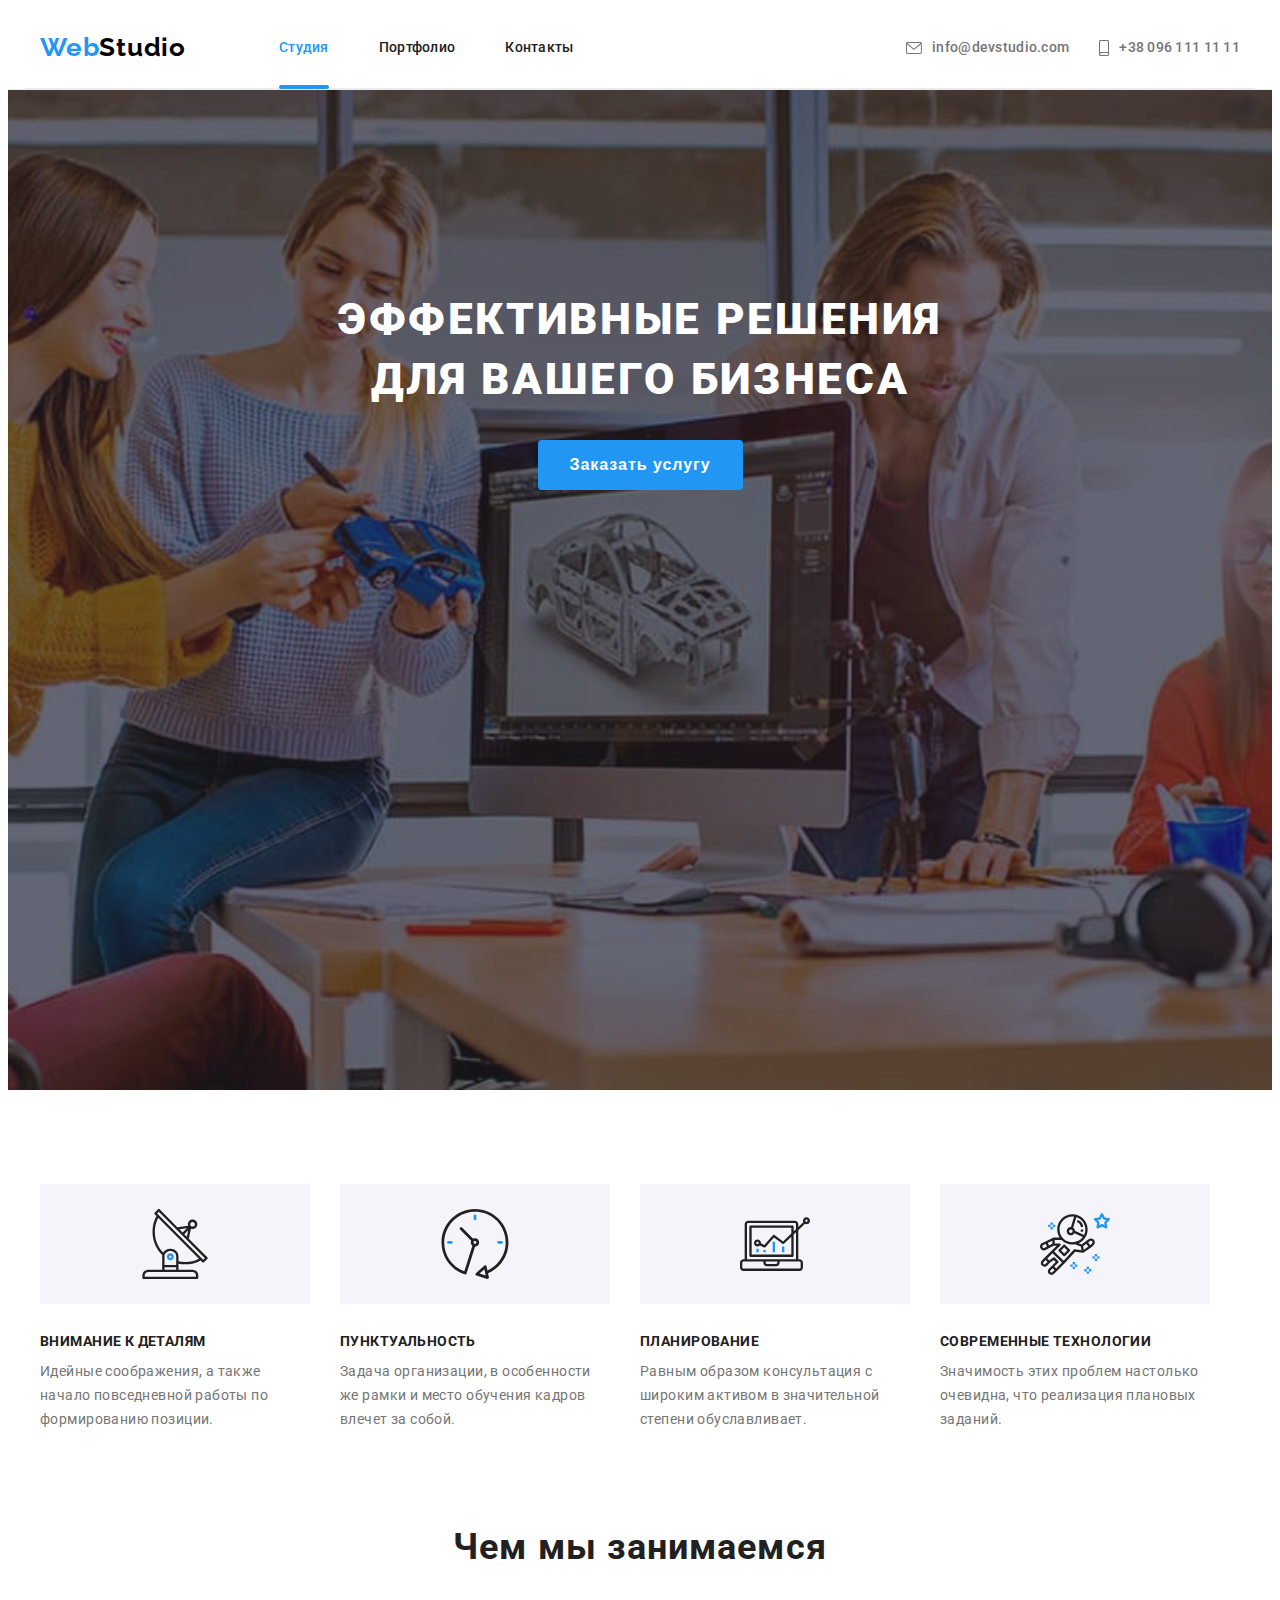
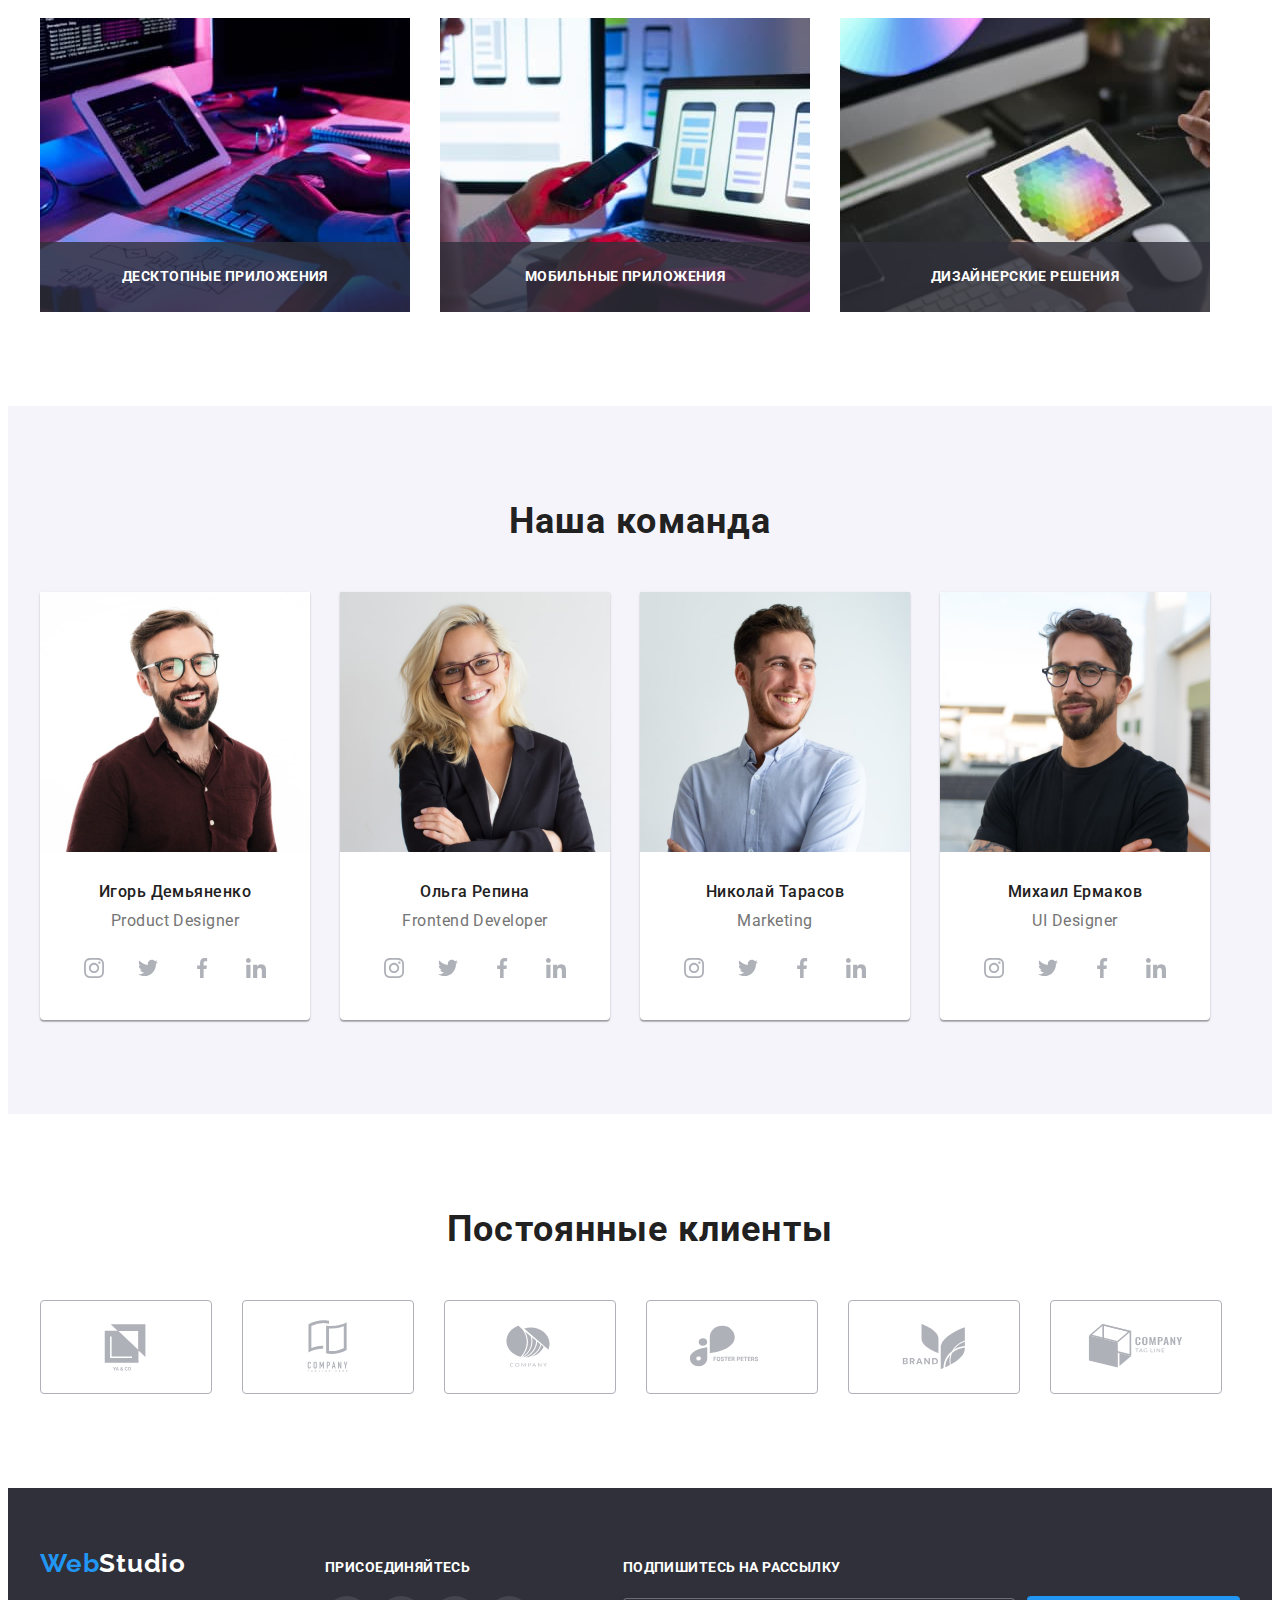
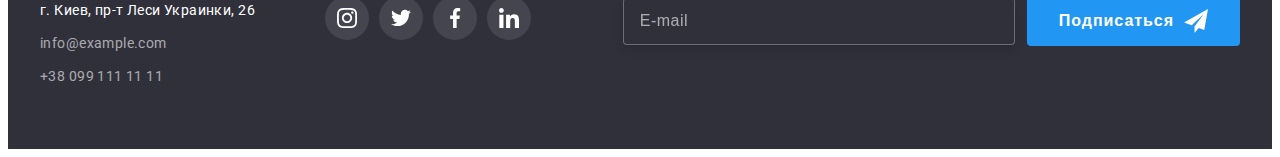
==== commit dc6743e3: "add BEM naming" ====
--- a/index.html
+++ b/index.html
@@ -18,31 +18,31 @@
   </head>
 
   <body>
-    <header class="line">
-      <div class="container header-content">
-        <nav class="page-nav">
-          <a href="./index.html" class="logo link">Web<span class="logo-header">Studio</span></a>
-
-          <ul class="main-nav list">
-            <li class="item"><a class="navigation current link" href="./index.html">Студия</a></li>
-            <li class="item"><a class="navigation link" href="./portfolio.html">Портфолио</a></li>
-            <li class="item"><a class="navigation link" href="">Контакты</a></li>
+    <header class="underline">
+      <div class="page-header container">
+        <nav class="nav">
+          <a class="logo page-header__logo" href="./index.html">Web<span class="nav__logo">Studio</span></a>
+
+          <ul class="page-header__list nav-bar">
+            <li class="nav-bar__item"><a class="nav-bar__link nav-bar__current-page" href="./index.html">Студия</a></li>
+            <li class="nav-bar__item"><a class="nav-bar__link" href="./portfolio.html">Портфолио</a></li>
+            <li class="nav-bar__item"><a class="nav-bar__link" href="">Контакты</a></li>
           </ul>
         </nav>
 
-        <ul class="main-contacts list">
-          <li class="main-contacts-item">
-            <a class="header-contacts link" href="mailto:info@devstudio.com">
-              <svg class="mail-icon" width="16" height="12">
+        <ul class="page-header__list page-header__contacts">
+          <li class="section__item">
+            <a class="page-header__link" href="mailto:info@devstudio.com">
+              <svg class="page-header__icon" width="16" height="12">
                 <use href="./images/icons.svg#envelope"></use>
               </svg>
               info@devstudio.com
             </a>
           </li>
 
-          <li class="main-contacts-item">
-            <a class="header-contacts link" href="tel:+380961111111">
-              <svg class="mail-icon" width="10" height="16">
+          <li class="section__item">
+            <a class="page-header__link" href="tel:+380961111111">
+              <svg class="page-header__icon" width="10" height="16">
                 <use href="./images/icons.svg#smartphone"></use>
               </svg>
               +38 096 111 11 11
@@ -56,8 +56,8 @@
       <!--Hero section-->
       <section class="hero">
         <div class="container">
-          <h1 class="hero-title">Эффективные решения <br />для вашего бизнеса</h1>
-          <button class="btn" type="button" data-modal-open>Заказать услугу</button>
+          <h1 class="hero__title">Эффективные решения <br />для вашего бизнеса</h1>
+          <button class="button" type="button" data-modal-open>Заказать услугу</button>
         </div>
       </section>
 
@@ -66,73 +66,73 @@
         <div class="container">
           <h2 class="visually-hidden">Наши особенности</h2>
 
-          <ul class="flexible list">
-            <li class="features-list">
-              <div class="features-box">
+          <ul class="section__list">
+            <li class="section__item features">
+              <div class="features__box">
                 <svg width="70" height="70">
                   <use href="./images/icons.svg#antenna"></use>
                 </svg>
               </div>
-              <h3 class="features-title">Внимание к деталям</h3>
-              <p class="features-text">Идейные соображения, а также начало повседневной работы по формированию позиции.</p>
-            </li>
-
-            <li class="features-list">
-              <div class="features-box">
+              <h3 class="features__title">Внимание к деталям</h3>
+              <p class="features__text">Идейные соображения, а также начало повседневной работы по формированию позиции.</p>
+            </li>
+
+            <li class="section__item features">
+              <div class="features__box">
                 <svg width="70" height="70">
                   <use href="./images/icons.svg#clock"></use>
                 </svg>
               </div>
-              <h3 class="features-title">Пунктуальность</h3>
-              <p class="features-text">Задача организации, в особенности же рамки и место обучения кадров влечет за собой.</p>
-            </li>
-
-            <li class="features-list">
-              <div class="features-box">
+              <h3 class="features__title">Пунктуальность</h3>
+              <p class="features__text">Задача организации, в особенности же рамки и место обучения кадров влечет за собой.</p>
+            </li>
+
+            <li class="section__item features">
+              <div class="features__box">
                 <svg width="70" height="70">
                   <use href="./images/icons.svg#diagram"></use>
                 </svg>
               </div>
-              <h3 class="features-title">Планирование</h3>
-              <p class="features-text">Равным образом консультация с широким активом в значительной степени обуславливает.</p>
-            </li>
-
-            <li class="features-list">
-              <div class="features-box">
+              <h3 class="features__title">Планирование</h3>
+              <p class="features__text">Равным образом консультация с широким активом в значительной степени обуславливает.</p>
+            </li>
+
+            <li class="section__item features">
+              <div class="features__box">
                 <svg width="70" height="70">
                   <use href="./images/icons.svg#astronaut"></use>
                 </svg>
               </div>
-              <h3 class="features-title">Современные технологии</h3>
-              <p class="features-text">Значимость этих проблем настолько очевидна, что реализация плановых заданий.</p>
+              <h3 class="features__title">Современные технологии</h3>
+              <p class="features__text">Значимость этих проблем настолько очевидна, что реализация плановых заданий.</p>
             </li>
           </ul>
         </div>
       </section>
 
       <!--Works section-->
-      <section class="section nopadding">
+      <section class="section section--size">
         <div class="container">
-          <h2 class="secondary-title">Чем мы занимаемся</h2>
-          <ul class="flexible list">
-            <li class="work-item">
-              <div class="desktop-box">
+          <h2 class="section__title">Чем мы занимаемся</h2>
+          <ul class="section__list">
+            <li class="section__item">
+              <div class="section__box">
                 <img src="./images/desktop-applications.jpg" alt="Десктопные приложения" width="370" />
-                <p class="desktop-box-text">Десктопные приложения</p>
-              </div>
-            </li>
-
-            <li class="work-item">
-              <div class="desktop-box">
+                <p class="section__text">Десктопные приложения</p>
+              </div>
+            </li>
+
+            <li class="section__item">
+              <div class="section__box">
                 <img src="./images/mobile-applications.jpg" alt="Мобильные приложения" width="370" />
-                <p class="desktop-box-text">Мобильные приложения</p>
-              </div>
-            </li>
-
-            <li class="work-item">
-              <div class="desktop-box">
+                <p class="section__text">Мобильные приложения</p>
+              </div>
+            </li>
+
+            <li class="section__item">
+              <div class="section__box">
                 <img src="./images/design-solutions.jpg" alt="Дизайнерские решения" width="370" />
-                <p class="desktop-box-text">Дизайнерские решения</p>
+                <p class="section__text">Дизайнерские решения</p>
               </div>
             </li>
           </ul>
@@ -140,43 +140,43 @@
       </section>
 
       <!--Team section-->
-      <section class="section team">
+      <section class="section section--color">
         <div class="container">
-          <h2 class="secondary-title">Наша команда</h2>
-          <ul class="flexible list">
-            <li class="team-card">
+          <h2 class="section__title">Наша команда</h2>
+          <ul class="section__list">
+            <li class="section__item card">
               <img src="./images/team-card-igor.jpg" alt="Игорь" width="270" />
-              <div class="card-description">
-                <h3 class="team-card-title">Игорь Демьяненко</h3>
-                <p class="team-card-text">Product Designer</p>
-
-                <ul class="flexible list">
-                  <li class="socials-list">
-                    <a class="socials-link link" href="">
+              <div class="card__box">
+                <h3 class="card__title">Игорь Демьяненко</h3>
+                <p class="card__text">Product Designer</p>
+
+                <ul class="section__list">
+                  <li class="card__list">
+                    <a class="card__link" href="">
                       <svg width="20" height="20">
                         <use href="./images/icons.svg#instagram"></use>
                       </svg>
                     </a>
                   </li>
 
-                  <li class="socials-list">
-                    <a class="socials-link link" href="">
+                  <li class="card__list">
+                    <a class="card__link" href="">
                       <svg width="20" height="20">
                         <use href="./images/icons.svg#twitter"></use>
                       </svg>
                     </a>
                   </li>
 
-                  <li class="socials-list">
-                    <a class="socials-link link" href="">
+                  <li class="card__list">
+                    <a class="card__link" href="">
                       <svg width="20" height="20">
                         <use href="./images/icons.svg#facebook"></use>
                       </svg>
                     </a>
                   </li>
 
-                  <li class="socials-list">
-                    <a class="socials-link link" href="">
+                  <li class="card__list">
+                    <a class="card__link" href="">
                       <svg width="20" height="20">
                         <use href="./images/icons.svg#linkedin"></use>
                       </svg>
@@ -186,38 +186,38 @@
               </div>
             </li>
 
-            <li class="team-card">
+            <li class="section__item card">
               <img src="./images/team-card-olga.jpg" alt="Ольга" width="270" />
-              <div class="card-description">
-                <h3 class="team-card-title">Ольга Репина</h3>
-                <p class="team-card-text">Frontend Developer</p>
-                <ul class="flexible list">
-                  <li class="socials-list">
-                    <a class="socials-link link" href="">
+              <div class="card__box">
+                <h3 class="card__title">Ольга Репина</h3>
+                <p class="card__text">Frontend Developer</p>
+                <ul class="section__list">
+                  <li class="card__list">
+                    <a class="card__link" href="">
                       <svg width="20" height="20">
                         <use href="./images/icons.svg#instagram"></use>
                       </svg>
                     </a>
                   </li>
 
-                  <li class="socials-list">
-                    <a class="socials-link link" href="">
+                  <li class="card__list">
+                    <a class="card__link" href="">
                       <svg width="20" height="20">
                         <use href="./images/icons.svg#twitter"></use>
                       </svg>
                     </a>
                   </li>
 
-                  <li class="socials-list">
-                    <a class="socials-link link" href="">
+                  <li class="card__list">
+                    <a class="card__link" href="">
                       <svg width="20" height="20">
                         <use href="./images/icons.svg#facebook"></use>
                       </svg>
                     </a>
                   </li>
 
-                  <li class="socials-list">
-                    <a class="socials-link link" href="">
+                  <li class="card__list">
+                    <a class="card__link" href="">
                       <svg width="20" height="20">
                         <use href="./images/icons.svg#linkedin"></use>
                       </svg>
@@ -227,38 +227,38 @@
               </div>
             </li>
 
-            <li class="team-card">
+            <li class="section__item card">
               <img src="./images/team-card-nikolay.jpg" alt="Николай" width="270" />
-              <div class="card-description">
-                <h3 class="team-card-title">Николай Тарасов</h3>
-                <p class="team-card-text">Marketing</p>
-                <ul class="flexible list">
-                  <li class="socials-list">
-                    <a class="socials-link link" href="">
+              <div class="card__box">
+                <h3 class="card__title">Николай Тарасов</h3>
+                <p class="card__text">Marketing</p>
+                <ul class="section__list">
+                  <li class="card__list">
+                    <a class="card__link" href="">
                       <svg width="20" height="20">
                         <use href="./images/icons.svg#instagram"></use>
                       </svg>
                     </a>
                   </li>
 
-                  <li class="socials-list">
-                    <a class="socials-link link" href="">
+                  <li class="card__list">
+                    <a class="card__link" href="">
                       <svg width="20" height="20">
                         <use href="./images/icons.svg#twitter"></use>
                       </svg>
                     </a>
                   </li>
 
-                  <li class="socials-list">
-                    <a class="socials-link link" href="">
+                  <li class="card__list">
+                    <a class="card__link" href="">
                       <svg width="20" height="20">
                         <use href="./images/icons.svg#facebook"></use>
                       </svg>
                     </a>
                   </li>
 
-                  <li class="socials-list">
-                    <a class="socials-link link" href="">
+                  <li class="card__list">
+                    <a class="card__link" href="">
                       <svg width="20" height="20">
                         <use href="./images/icons.svg#linkedin"></use>
                       </svg>
@@ -268,38 +268,38 @@
               </div>
             </li>
 
-            <li class="team-card">
+            <li class="section__item card">
               <img src="./images/team-card-michael.jpg" alt="Михаил" width="270" />
-              <div class="card-description">
-                <h3 class="team-card-title">Михаил Ермаков</h3>
-                <p class="team-card-text">UI Designer</p>
-                <ul class="flexible list">
-                  <li class="socials-list">
-                    <a class="socials-link link" href="">
+              <div class="card__box">
+                <h3 class="card__title">Михаил Ермаков</h3>
+                <p class="card__text">UI Designer</p>
+                <ul class="section__list">
+                  <li class="card__list">
+                    <a class="card__link" href="">
                       <svg width="20" height="20">
                         <use href="./images/icons.svg#instagram"></use>
                       </svg>
                     </a>
                   </li>
 
-                  <li class="socials-list">
-                    <a class="socials-link link" href="">
+                  <li class="card__list">
+                    <a class="card__link" href="">
                       <svg width="20" height="20">
                         <use href="./images/icons.svg#twitter"></use>
                       </svg>
                     </a>
                   </li>
 
-                  <li class="socials-list">
-                    <a class="socials-link link" href="">
+                  <li class="card__list">
+                    <a class="card__link" href="">
                       <svg width="20" height="20">
                         <use href="./images/icons.svg#facebook"></use>
                       </svg>
                     </a>
                   </li>
 
-                  <li class="socials-list">
-                    <a class="socials-link link" href="">
+                  <li class="card__list">
+                    <a class="card__link" href="">
                       <svg width="20" height="20">
                         <use href="./images/icons.svg#linkedin"></use>
                       </svg>
@@ -315,51 +315,51 @@
       <!-- Clients section -->
       <section class="section">
         <div class="container">
-          <h2 class="secondary-title">Постоянные клиенты</h2>
-
-          <ul class="flexible list">
-            <li class="clients-list-item">
-              <a class="clients-link link" href="">
+          <h2 class="section__title">Постоянные клиенты</h2>
+
+          <ul class="section__list">
+            <li class="section__item">
+              <a class="section__link" href="">
                 <svg width="106" height="60">
                   <use href="./images/icons.svg#company-1"></use>
                 </svg>
               </a>
             </li>
 
-            <li class="clients-list-item">
-              <a class="clients-link link" href="">
+            <li class="section__item">
+              <a class="section__link" href="">
                 <svg width="106" height="60">
                   <use href="./images/icons.svg#company-2"></use>
                 </svg>
               </a>
             </li>
 
-            <li class="clients-list-item">
-              <a class="clients-link link" href="">
+            <li class="section__item">
+              <a class="section__link" href="">
                 <svg width="106" height="60">
                   <use href="./images/icons.svg#company-3"></use>
                 </svg>
               </a>
             </li>
 
-            <li class="clients-list-item">
-              <a class="clients-link link" href="">
+            <li class="section__item">
+              <a class="section__link" href="">
                 <svg width="106" height="60">
                   <use href="./images/icons.svg#company-4"></use>
                 </svg>
               </a>
             </li>
 
-            <li class="clients-list-item">
-              <a class="clients-link link" href="">
+            <li class="section__item">
+              <a class="section__link" href="">
                 <svg width="106" height="60">
                   <use href="./images/icons.svg#company-5"></use>
                 </svg>
               </a>
             </li>
 
-            <li class="clients-list-item">
-              <a class="clients-link link" href="">
+            <li class="section__item">
+              <a class="section__link" href="">
                 <svg width="106" height="60">
                   <use href="./images/icons.svg#company-6"></use>
                 </svg>
@@ -371,56 +371,56 @@
     </main>
 
     <!-- Footer section -->
-    <footer class="page-footer flexible">
-      <div class="footter-box container">
+    <footer class="page-footer">
+      <div class="container page-footer__box">
         <div>
-          <a href="./index.html" class="logo link">Web<span class="logo-footer">Studio</span></a>
+          <a href="./index.html" class="logo page-footer__logo">Web<span class="page-footer__logo--color">Studio</span></a>
 
           <address class="contacts">
-            <p class="contacts-text">г. Киев, пр-т Леси Украинки, 26</p>
-
-            <ul class="list">
-              <li class="footer-list-item">
-                <a href="mailto:info@example.com" class="footer-contacts link">info@example.com</a>
+            <p class="contacts__text">г. Киев, пр-т Леси Украинки, 26</p>
+
+            <ul class="contacts__list">
+              <li class="contacts__item">
+                <a class="contacts__link" href="mailto:info@example.com">info@example.com</a>
               </li>
 
-              <li class="footer-list-item">
-                <a href="tel:+380991111111" class="footer-contacts link">+38 099 111 11 11</a>
+              <li class="contacts__item">
+                <a class="contacts__link" href="tel:+380991111111">+38 099 111 11 11</a>
               </li>
             </ul>
           </address>
         </div>
 
-        <div class="join-box">
-          <p class="join">присоединяйтесь</p>
-
-          <ul class="flexible list">
-            <li class="socials-list">
-              <a class="footer-socials-link link" href="">
+        <div class="page-footer__box--indent">
+          <p class="page-footer__title">присоединяйтесь</p>
+
+          <ul class="section__list">
+            <li class="card__list">
+              <a class="card__link card__link--color" href="">
                 <svg width="20" height="20">
                   <use href="./images/icons.svg#instagram"></use>
                 </svg>
               </a>
             </li>
 
-            <li class="socials-list">
-              <a class="footer-socials-link link" href="">
+            <li class="card__list">
+              <a class="card__link card__link--color" href="">
                 <svg width="20" height="20">
                   <use href="./images/icons.svg#twitter"></use>
                 </svg>
               </a>
             </li>
 
-            <li class="socials-list">
-              <a class="footer-socials-link link" href="">
+            <li class="card__list">
+              <a class="card__link card__link--color" href="">
                 <svg width="20" height="20">
                   <use href="./images/icons.svg#facebook"></use>
                 </svg>
               </a>
             </li>
 
-            <li class="socials-list">
-              <a class="footer-socials-link link" href="">
+            <li class="card__list">
+              <a class="card__link card__link--color" href="">
                 <svg width="20" height="20">
                   <use href="./images/icons.svg#linkedin"></use>
                 </svg>
@@ -429,15 +429,15 @@
           </ul>
         </div>
 
-        <form class="subscribe-box js-user-form">
-          <p class="join">Подпишитесь на рассылку</p>
-          <div class="subscribe">
-            <label class="subscribe-label">
-              <input class="subscribe-input" type="email" name="mail" placeholder="E-mail" />
+        <form class="page-footer__form js-user-form">
+          <p class="page-footer__title">Подпишитесь на рассылку</p>
+          <div class="page-footer__box--type">
+            <label class="page-footer__label">
+              <input class="page-footer__input" type="email" name="mail" placeholder="E-mail" />
             </label>
-            <button class="btn subscribe" type="submit">
+            <button class="button page-footer__box--type" type="submit">
               Подписаться
-              <svg class="icon-send" width="24" height="24">
+              <svg class="page-footer__icon" width="24" height="24">
                 <use href="./images/icons.svg#icon-send"></use>
               </svg>
             </button>
@@ -448,52 +448,52 @@
     <!-- Модальное окно -->
     <div class="backdrop is-hidden" data-modal>
       <div class="modal">
-        <button class="hero-button-close" type="button" data-modal-close>
+        <button class="modal__button" type="button" data-modal-close>
           <svg width="18" height="18">
             <use href="./images/icons.svg#close-button"></use>
           </svg>
         </button>
 
         <form class="form js-user-form">
-          <p class="form-title">Оставьте свои данные, мы вам перезвоним</p>
-
-          <label class="form-field">
-            <span class="form-field-name">Имя</span>
-            <input type="text" name="name" />
-            <svg class="form-icon" width="18" height="18">
+          <p class="form__title">Оставьте свои данные, мы вам перезвоним</p>
+
+          <label class="form__field">
+            <span class="form__name">Имя</span>
+            <input class="form__input" type="text" name="name" />
+            <svg class="form__icon" width="18" height="18">
               <use href="./images/icons.svg#form-person"></use>
             </svg>
           </label>
 
-          <label class="form-field">
-            <span class="form-field-name">Телефон</span>
-            <input type="tel" name="tel" />
-            <svg class="form-icon" width="18" height="18">
+          <label class="form__field">
+            <span class="form__name">Телефон</span>
+            <input class="form__input" type="tel" name="tel" />
+            <svg class="form__icon" width="18" height="18">
               <use href="./images/icons.svg#form-phone"></use>
             </svg>
           </label>
 
-          <label class="form-field">
-            <span class="form-field-name">Почта</span>
-            <input type="email" name="mail" />
-            <svg class="form-icon" width="18" height="18">
+          <label class="form__field">
+            <span class="form__name">Почта</span>
+            <input class="form__input" type="email" name="mail" />
+            <svg class="form__icon" width="18" height="18">
               <use href="./images/icons.svg#form-email"></use>
             </svg>
           </label>
 
-          <label class="form-field-comment">
-            <span class="form-field-name">Комментарий</span>
-            <textarea name="comment" placeholder="Введите текст"></textarea>
+          <label class="comment">
+            <span class="form__name">Комментарий</span>
+            <textarea class="comment__area" name="comment" placeholder="Введите текст"></textarea>
           </label>
 
-          <label class="label">
+          <label class="form__label">
             <input class="checkbox visually-hidden" type="checkbox" name="conditions" />
-            <span class="icon"></span>
+            <span class="form__checkbox"></span>
             <span>Соглашаюсь с рассылкой и принимаю</span>
-            <a class="label-link" href="">Условия договора</a>
+            <a class="form__link" href="">Условия договора</a>
           </label>
 
-          <button class="btn" type="submit">Отправить</button>
+          <button class="button form__button" type="submit">Отправить</button>
         </form>
       </div>
     </div>
--- a/css/styles.css
+++ b/css/styles.css
@@ -24,21 +24,6 @@
   font-size: 14px;
 }
 
-/* Утиліти*/
-
-/* Забирає крапки і відступи зі списків */
-.list {
-  list-style: none;
-
-  padding: 0;
-  margin: 0;
-}
-
-/* Забирає нижнє підкреслювання у посилань */
-.link {
-  text-decoration: none;
-}
-
 h1,
 h2,
 h3,
@@ -56,10 +41,6 @@
   height: auto;
 }
 
-.flexible {
-  display: flex;
-}
-
 /* Візуально ховає заголовки */
 .visually-hidden {
   position: absolute;
@@ -89,76 +70,73 @@
   padding-bottom: 94px;
 }
 
+.section--size {
+  padding-top: 0;
+}
+
+.section--color {
+  background-color: var(--secondary-color);
+}
+
 /* Header */
-.line {
+.underline {
   border-bottom: 1px solid var(--header-line);
 }
 
-.page-nav {
-  display: flex;
-  align-items: center;
-}
-
-.main-nav,
-.main-contacts {
+.page-header {
+  display: flex;
+  align-items: center;
+  border-bottom: 1px solid var(--header-line);
+}
+
+/* Navigation bar */
+.nav {
+  display: flex;
+  align-items: center;
+}
+
+.page-header__list {
+  display: flex;
+
+  list-style: none;
+  padding: 0;
+  margin: 0;
+
   font-weight: 500;
   font-size: inherit;
   line-height: 1.14;
   letter-spacing: 0.02em;
-
-  display: flex;
-}
-
-.main-nav {
+}
+
+.nav-bar {
   margin-left: 93px;
 }
 
-.main-contacts {
-  margin-left: auto;
-}
-
-.main-nav .item:not(:last-child) {
+.nav-bar__item:not(:last-child) {
   margin-right: 50px;
 }
 
-.main-nav .link {
+.nav-bar__link {
+  position: relative;
   display: block;
   padding-top: 32px;
   padding-bottom: 32px;
-}
-
-.mail-icon {
-  fill: currentColor;
-  margin-right: 10px;
-}
-
-.header-content {
-  display: flex;
-  align-items: center;
-}
-
-.navigation,
-.current {
-  position: relative;
-
+  color: var(--secondary-text-color);
   transition: color 250ms var(--timing-function);
-}
-
-.navigation {
-  color: var(--secondary-text-color);
-}
-
-.navigation:hover,
-.navigation:focus {
+  text-decoration: none;
+}
+
+.nav-bar__link:hover,
+.nav-bar__link:focus {
   color: var(--accent);
 }
 
-.current {
+.nav-bar__current-page {
   color: var(--accent);
 }
 
-.navigation::after,
-.current::after {
+.nav-bar__link::after,
+.nav-bar__current-page::after {
   content: '';
 
   position: absolute;
@@ -177,57 +155,74 @@
   transition: transform 250ms var(--timing-function);
 }
 
-.current::after {
+.nav-bar__current-page::after {
   transform: scaleX(1);
 }
 
-.navigation:hover::after,
-.navigation:focus::after {
+.nav-bar__link:hover::after,
+.nav-bar__link:focus::after {
   transform: scaleX(1);
 }
 
-.header-contacts {
+/* Header contscts */
+.page-header__contacts {
+  margin-left: auto;
+}
+
+.page-header__icon {
+  fill: currentColor;
+  margin-right: 10px;
+}
+
+.page-header__link {
   padding-top: 32px;
   padding-bottom: 32px;
   color: inherit;
   display: inline-flex;
   align-items: center;
   transition: color 250ms var(--timing-function);
-}
-
-.header-contacts:hover,
-.header-contacts:focus {
+  text-decoration: none;
+}
+
+.page-header__link:hover,
+.page-header__link:focus {
   color: var(--accent);
 }
 
-.main-contacts-item:not(:last-child) {
-  margin-right: 30px;
-}
+/* Logo */
 
 .logo {
-  color: var(--accent);
+  display: block;
+
   font-family: 'Raleway', sans-serif;
   font-weight: 700;
   font-size: 26px;
   line-height: 1.19;
   letter-spacing: 0.03em;
-  display: block;
-}
-
-.page-nav .logo {
+
+  color: var(--accent);
+
+  text-decoration: none;
+}
+
+.page-header__logo {
   padding-top: 24px;
   padding-bottom: 25px;
 }
 
-.logo-header {
+.nav__logo {
   color: var(--logo-color);
 }
 
-.logo-footer {
-  color: var(--primary-color);
-}
-
-/*Hero section*/
+.page-footer__logo {
+  margin-bottom: 20px;
+}
+
+.page-footer__logo--color {
+  color: var(--primary-color);
+}
+
+/* Hero section */
 .hero {
   background-color: var(--hero-bg);
   text-align: center;
@@ -244,7 +239,7 @@
   background-repeat: no-repeat;
 }
 
-.hero-title {
+.hero__title {
   color: var(--primary-color);
   font-size: 44px;
   font-weight: 900;
@@ -255,7 +250,8 @@
   margin-bottom: 30px;
 }
 
-.btn {
+/* Button */
+.button {
   background-color: var(--accent);
   color: var(--primary-color);
 
@@ -276,39 +272,24 @@
   cursor: pointer;
 }
 
-.btn:hover,
-.btn:focus {
+.button:hover,
+.button:focus {
   background-color: var(--button-bgc);
 }
 
-/* Our features section*/
-.features-list {
+/* Features section*/
+.section__list {
+  display: flex;
+  list-style: none;
+  padding: 0;
+  margin: 0;
+}
+
+.features {
   width: 270px;
-  margin-right: 30px;
-}
-
-.features-list:last-child {
-  margin-right: 0;
-}
-
-.features-title {
-  color: var(--secondary-text-color);
-  font-size: inherit;
-  line-height: 1.14;
-  letter-spacing: 0.03em;
-  text-transform: uppercase;
-  margin-top: 0;
-  margin-bottom: 10px;
-}
-
-.features-text {
-  font-size: inherit;
-  line-height: 1.71;
-  letter-spacing: 0.03em;
-  margin: 0;
-}
-
-.features-box {
+}
+
+.features__box {
   display: flex;
   align-items: center;
   justify-content: center;
@@ -318,8 +299,25 @@
   background-color: var(--secondary-color);
 }
 
-/* Works section & team sections*/
-.secondary-title {
+.features__title {
+  color: var(--secondary-text-color);
+  font-size: inherit;
+  line-height: 1.14;
+  letter-spacing: 0.03em;
+  text-transform: uppercase;
+  margin-top: 0;
+  margin-bottom: 10px;
+}
+
+.features__text {
+  font-size: inherit;
+  line-height: 1.71;
+  letter-spacing: 0.03em;
+  margin: 0;
+}
+
+/* Sections*/
+.section__title {
   color: var(--secondary-text-color);
   font-size: 36px;
   line-height: 1.17;
@@ -329,19 +327,15 @@
   margin-bottom: 50px;
 }
 
-.work-item:not(:last-child) {
+.section__item:not(:last-child) {
   margin-right: 30px;
 }
 
-.nopadding {
-  padding-top: 0;
-}
-
-.desktop-box {
+.section__box {
   position: relative;
 }
 
-.desktop-box-text {
+.section__text {
   position: absolute;
   bottom: 0;
   left: 0;
@@ -362,21 +356,14 @@
 }
 
 /* Team section*/
-.team {
-  background-color: var(--secondary-color);
-}
-
-.team-card {
+
+.card {
   background-color: var(--primary-color);
   box-shadow: 0px 1px 3px rgba(0, 0, 0, 0.12), 0px 1px 1px rgba(0, 0, 0, 0.14), 0px 2px 1px rgba(0, 0, 0, 0.2);
   border-radius: 0 0 4px 4px;
 }
 
-.team-card:not(:last-child) {
-  margin-right: 30px;
-}
-
-.team-card-title {
+.card__title {
   color: var(--secondary-text-color);
   font-weight: 500;
   font-size: 16px;
@@ -385,49 +372,54 @@
   margin-bottom: 10px;
 }
 
-.team-card-text {
+.card__text {
   font-size: 16px;
   line-height: 1.19;
   letter-spacing: 0.03em;
   margin-bottom: 16px;
 }
 
-.card-description {
+.card__box {
   text-align: center;
-
   padding: 30px 32px;
 }
 
-.socials-list:not(:last-child) {
+.card__list:not(:last-child) {
   margin-right: 10px;
 }
 
-.socials-link {
+.card__link {
+  display: flex;
+  justify-content: center;
+  align-items: center;
+
   width: 44px;
   height: 44px;
-  display: flex;
-  justify-content: center;
-  align-items: center;
+  border-radius: 50%;
+
+  text-decoration: none;
+
   fill: var(--link-color);
-  border-radius: 50%;
   transition: fill 250ms var(--timing-function), background-color 250ms var(--timing-function);
 }
 
-.socials-link:hover,
-.socials-link:focus,
-.footer-socials-link:hover,
-.footer-socials-link:focus {
+.card__link--color {
+  fill: var(--primary-color);
+  background-color: rgba(255, 255, 255, 0.1);
+  transition: background-color 250ms var(--timing-function);
+}
+
+.card__link:hover,
+.card__link:focus,
+.card__link--color:hover,
+.card__link--color:focus {
   background-color: var(--accent);
   fill: var(--primary-color);
 }
 
 /* Clients section */
 
-.clients-list-item:not(:last-child) {
-  margin-right: 30px;
-}
-
-.clients-link {
+.section__link {
   display: flex;
   justify-content: center;
   align-items: center;
@@ -440,21 +432,23 @@
   transition: border-color 250ms var(--timing-function), fill 250ms var(--timing-function);
 }
 
-.clients-link:hover,
-.clients-link:focus {
+.section__link:hover,
+.section__link:focus {
   fill: var(--accent);
   border-color: var(--accent);
 }
 
 /* Footer section*/
 .page-footer {
+  display: flex;
   background-color: var(--footer-color);
   padding-top: 60px;
   padding-bottom: 60px;
 }
 
-.page-footer .logo {
-  margin-bottom: 20px;
+.page-footer__box {
+  display: flex;
+  align-items: baseline;
 }
 
 .contacts {
@@ -464,51 +458,38 @@
   letter-spacing: 0.03em;
 }
 
-.contacts-text {
+.contacts__text {
   color: var(--primary-color);
   margin-bottom: 9px;
 }
 
-.footer-list-item:not(:last-child) {
+.contacts__list {
+  list-style: none;
+  padding: 0;
+  margin: 0;
+}
+
+.contacts__item:not(:last-child) {
   margin-bottom: 9px;
 }
 
-.footer-contacts {
+.contacts__link {
+  text-decoration: none;
   color: var(--footer-contacts);
 
   transition: color 250ms var(--timing-function);
 }
 
-.footer-contacts:hover,
-.footer-contacts:focus {
+.contacts__link:hover,
+.contacts__link:focus {
   color: var(--accent);
 }
 
-.footter-box {
-  display: flex;
-  align-items: baseline;
-}
-
-.join-box {
+.page-footer__box--indent {
   margin-left: 70px;
 }
 
-.footer-socials-link {
-  display: flex;
-  align-items: center;
-  justify-content: center;
-  width: 44px;
-  height: 44px;
-
-  border-radius: 50%;
-
-  fill: var(--primary-color);
-  background-color: rgba(255, 255, 255, 0.1);
-
-  transition: background-color 250ms var(--timing-function);
-}
-
-.join {
+.page-footer__title {
   display: inline-block;
   margin-bottom: 20px;
 
@@ -521,15 +502,15 @@
   color: var(--primary-color);
 }
 
-.subscribe-box {
+.page-footer__form {
   margin-left: auto;
 }
 
-.subscribe-label {
+.page-footer__label {
   margin-right: 12px;
 }
 
-.subscribe-input {
+.page-footer__input {
   outline: none;
   width: 358px;
   padding: 15px 16px;
@@ -542,33 +523,33 @@
   transition: border-color 250ms cubic-bezier(0.4, 0, 0.2, 1);
 }
 
-.subscribe-input::placeholder {
+.page-footer__input::placeholder {
   font-size: 16px;
   line-height: 1.25;
   letter-spacing: 0.03em;
   color: rgba(255, 255, 255, 0.6);
 }
 
-.subscribe-input:focus {
+.page-footer__input:focus {
   color: var(--primary-color);
   border-color: var(--accent);
 }
 
-.subscribe-input:not(:placeholder-shown) {
-  color: var(--primary-color);
-}
-
-.subscribe-input:hover {
+.page-footer__input:not(:placeholder-shown) {
+  color: var(--primary-color);
+}
+
+.page-footer__input:hover {
   border-color: var(--accent);
   cursor: pointer;
 }
 
-.icon-send {
+.page-footer__icon {
   margin-left: 10px;
   fill: currentColor;
 }
 
-.subscribe {
+.page-footer__box--type {
   display: flex;
   align-items: center;
   justify-content: center;
@@ -576,7 +557,7 @@
 
 /* portfolio.html */
 
-.filter-button {
+.filter__button {
   font-family: inherit;
   font-weight: 500;
   font-size: 16px;
@@ -598,64 +579,72 @@
   transition: color 250ms var(--timing-function), background-color 250ms var(--timing-function), box-shadow 250ms var(--timing-function);
 }
 
-.filter-button:hover,
-.filter-button:focus {
+.filter__button:hover,
+.filter__button:focus {
   background-color: var(--accent);
   color: var(--primary-color);
   box-shadow: 0px 3px 1px rgba(0, 0, 0, 0.1), 0px 1px 2px rgba(0, 0, 0, 0.08), 0px 2px 2px rgba(0, 0, 0, 0.12);
 }
 
-.current-btn {
+.filter__button--current {
   background-color: var(--accent);
   color: var(--primary-color);
 }
 
-.filter-buttons-list {
+.filter {
   display: flex;
   justify-content: center;
+  padding: 0;
+  margin: 0;
   margin-bottom: 50px;
-}
-
-.filter-buttons-item:not(:last-child) {
+  list-style: none;
+}
+
+.filter__item:not(:last-child) {
   margin-right: 8px;
 }
 
-.portfolio-list {
+.product {
   display: flex;
   flex-wrap: wrap;
-}
-
-.portfolio-item {
+
+  padding: 0;
+  margin: 0;
+  list-style: none;
+}
+
+.product__item {
   width: 370px;
 }
 
-.portfolio-item:not(:nth-child(3n)) {
+.product__item:not(:nth-child(3n)) {
   margin-right: 30px;
 }
 
-.portfolio-item:not(:nth-last-child(-n + 3)) {
+.product__item:not(:nth-last-child(-n + 3)) {
   margin-bottom: 30px;
 }
 
-.portfolio-link {
+.product__link {
   display: block;
   overflow: hidden;
+  text-decoration: none;
   transition: box-shadow 250ms var(--timing-function);
 }
 
-.portfolio-link:hover,
-.portfolio-link:focus {
+.product__link:hover,
+.product__link:focus {
   box-shadow: 0px 1px 1px rgba(0, 0, 0, 0.12), 0px 4px 4px rgba(0, 0, 0, 0.06), 1px 4px 6px rgba(0, 0, 0, 0.16);
 }
 
-.item-description {
+.product__wrapper {
   padding: 20px 24px;
   border-right: 1px solid var(--border-line);
   border-bottom: 1px solid var(--border-line);
   border-left: 1px solid var(--border-line);
 }
 
-.portfolio-title {
+.product__title {
   font-size: 18px;
   line-height: 2;
   letter-spacing: 0.06em;
@@ -663,7 +652,7 @@
   color: var(--secondary-text-color);
 }
 
-.portfolio-text {
+.product__category {
   font-size: 16px;
   line-height: 1.87;
   letter-spacing: 0.03em;
@@ -671,12 +660,12 @@
   color: var(--primary-text-color);
 }
 
-.product {
+.product__box {
   position: relative;
   overflow: hidden;
 }
 
-.product-overlay {
+.product__overlay {
   position: absolute;
   top: 0;
   left: 0;
@@ -688,7 +677,7 @@
   transition: transform 250ms var(--timing-function);
 }
 
-.product-text {
+.product__text {
   position: absolute;
   top: 50%;
   left: 50%;
@@ -706,8 +695,8 @@
   color: var(--primary-color);
 }
 
-.portfolio-link:hover .product-overlay,
-.portfolio-link:focus .product-overlay {
+.product__link:hover .product__overlay,
+.product__link:focus .product__overlay {
   transform: translateY(0);
 }
 
@@ -752,7 +741,7 @@
   transition: transform 250ms var(--timing-function), box-shadow 250ms var(--timing-function);
 }
 
-.hero-button-close {
+.modal__button {
   position: absolute;
   top: 8px;
   right: 8px;
@@ -776,12 +765,12 @@
   transition: fill 250ms var(--timing-function);
 }
 
-.hero-button-close:hover,
-.hero-button-close:focus {
+.modal__button:hover,
+.modal__button:focus {
   fill: var(--accent);
 }
 
-.form-title {
+.form__title {
   margin-bottom: 12px;
 
   font-weight: 700;
@@ -793,21 +782,21 @@
   color: var(--secondary-text-color);
 }
 
-.form-field {
+.form__field {
   position: relative;
   display: flex;
   flex-direction: column;
   margin-bottom: 10px;
 }
 
-.form-field:focus-within input,
-.form-field:focus-within .form-icon,
-.form-field-comment:focus-within textarea {
+.form__field:focus-within .form__input,
+.form__field:focus-within .form__icon,
+.comment:focus-within .comment__area {
   border-color: var(--accent);
   fill: var(--accent);
 }
 
-.form-icon {
+.form__icon {
   position: absolute;
   left: 12px;
   bottom: 11px;
@@ -815,14 +804,14 @@
   transition: fill 250ms cubic-bezier(0.4, 0, 0.2, 1);
 }
 
-.form-field-name {
+.form__name {
   margin-bottom: 4px;
   font-size: 12px;
   line-height: 1.17;
   letter-spacing: 0.01em;
 }
 
-.form-field input {
+.form__input {
   padding: 12px 16px 12px 42px;
   height: 40px;
   outline: none;
@@ -830,13 +819,13 @@
   transition: border-color 250ms cubic-bezier(0.4, 0, 0.2, 1);
 }
 
-.form-field-comment {
+.comment {
   display: flex;
   flex-direction: column;
   margin-bottom: 20px;
 }
 
-.form-field-comment textarea {
+.comment__area {
   resize: none;
   padding: 12px 16px;
   height: 120px;
@@ -845,7 +834,7 @@
   transition: border-color 250ms cubic-bezier(0.4, 0, 0.2, 1);
 }
 
-textarea::placeholder {
+.comment__area::placeholder {
   font-size: 12px;
   line-height: 1.17;
   letter-spacing: 0.01em;
@@ -853,15 +842,15 @@
   color: rgba(117, 117, 117, 0.5);
 }
 
-.form-field input,
-.form-field-comment textarea {
+.form__input,
+.comment__area {
   border: 1px solid rgba(33, 33, 33, 0.2);
   border-radius: 4px;
 
   cursor: pointer;
 }
 
-.label {
+.form__label {
   display: flex;
   align-items: center;
   width: 425px;
@@ -876,7 +865,7 @@
   cursor: pointer;
 }
 
-.icon {
+.form__checkbox {
   display: inline-block;
   margin-right: 7px;
   width: 16px;
@@ -887,12 +876,12 @@
   transition: background-color 250ms cubic-bezier(0.4, 0, 0.2, 1), border-color 250ms cubic-bezier(0.4, 0, 0.2, 1);
 }
 
-.label:hover .icon,
-.label:focus-within .icon {
+.form__label:hover .form__checkbox,
+.form__label:focus-within .form__checkbox {
   border-color: var(--accent);
 }
 
-.checkbox:checked + .icon {
+.checkbox:checked + .form__checkbox {
   background-color: var(--accent);
   border-color: var(--accent);
   background-image: url('../images/icon-check.svg');
@@ -902,13 +891,13 @@
   box-sizing: border-box;
 }
 
-.label-link {
+.form__link {
   display: inline-flex;
   margin-left: 5px;
   color: var(--accent);
 }
 
-.form .btn {
+.form__button {
   display: block;
   margin-left: auto;
   margin-right: auto;
